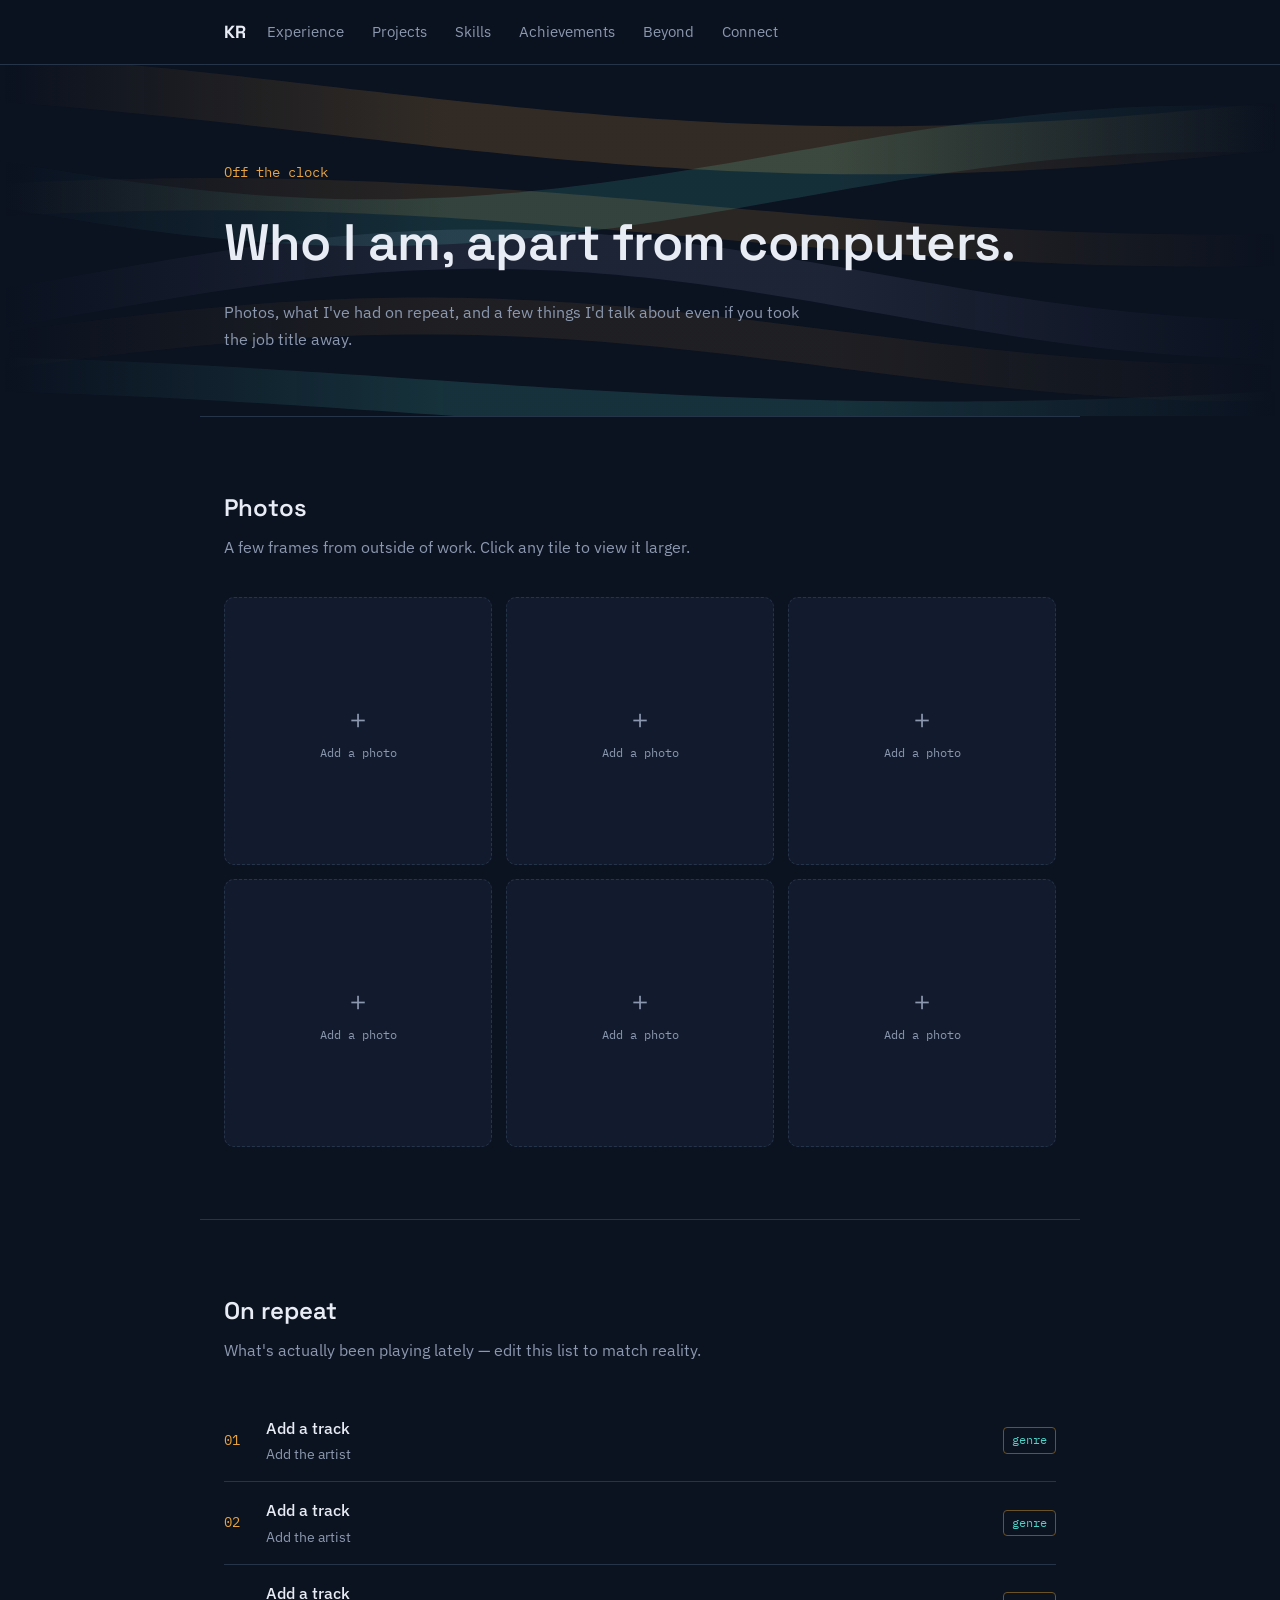
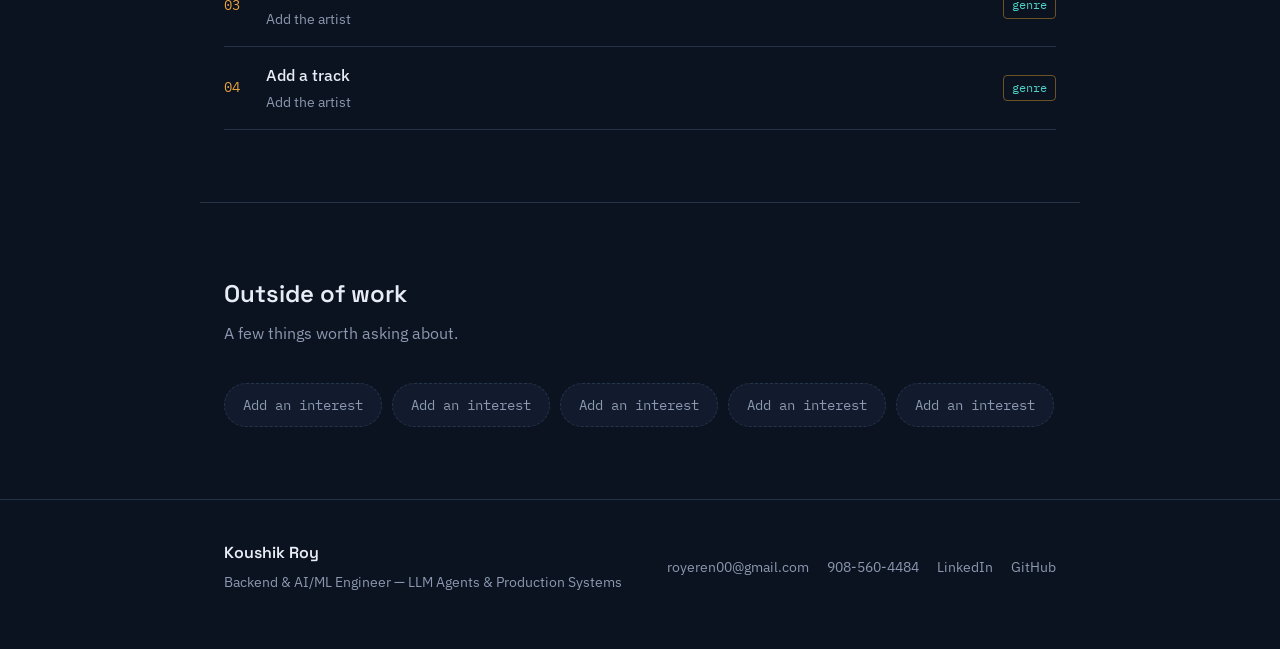
==== beyond.html @ 57eafed6 "Redesign full project page" ====
<!DOCTYPE html>
<html lang="en">
<head>
<meta charset="UTF-8">
<meta name="viewport" content="width=device-width, initial-scale=1.0">
<title>Beyond — Koushik Roy</title>
<meta name="description" content="Koushik Roy, apart from computers: photos, music, and interests.">
<link rel="icon" type="image/svg+xml" href="favicon.svg">
<link rel="preconnect" href="https://fonts.googleapis.com">
<link rel="preconnect" href="https://fonts.gstatic.com" crossorigin>
<link href="https://fonts.googleapis.com/css2?family=Space+Grotesk:wght@400;500;600;700&family=IBM+Plex+Sans:wght@400;500;600&family=IBM+Plex+Mono:wght@400;500&display=swap" rel="stylesheet">
<link rel="stylesheet" href="style.css">
</head>
<body>

<a class="skip-link" href="#main">Skip to content</a>

<header class="site-header">
  <div class="wrap header-inner">
    <a class="wordmark" href="index.html">KR</a>
    <nav class="site-nav" aria-label="Primary">
      <a href="index.html#experience">Experience</a>
      <a href="projects.html">Projects</a>
      <a href="index.html#skills">Skills</a>
      <a href="index.html#achievements">Achievements</a>
      <a href="beyond.html" aria-current="page">Beyond</a>
      <a href="connect.html">Connect</a>
    </nav>
  </div>
</header>

<main id="main">

  <section class="beyond-intro cloth-host">
    <canvas class="cloth-canvas" data-density="6" aria-hidden="true"></canvas>
    <div class="wrap beyond-intro-inner">
      <p class="hero-kicker">Off the clock</p>
      <h1>Who I am, apart from computers.</h1>
      <p class="hero-sub">Photos, what I've had on repeat, and a few things I'd talk about even if
      you took the job title away.</p>
    </div>
  </section>

  <!--
    EDITING NOTE (delete this comment once filled in):
    Everything in this page is a placeholder scaffold. Replace:
    1. The <div class="photo-tile"> placeholders below with real <img> tags
       (drop image files into a /photos folder next to this HTML file).
    2. The "Add your..." rows in the Music section with real artists/tracks.
    3. The interest chips with whatever you'd actually want to talk about.
  -->

  <section id="photos" class="section wrap">
    <h2>Photos</h2>
    <p class="section-lede">A few frames from outside of work. Click any tile to view it larger.</p>

    <div class="photo-grid" id="photo-grid">
      <button class="photo-tile" data-caption="Add a photo — replace this tile with an &lt;img&gt;">
        <span class="photo-tile-icon">＋</span>
        <span class="photo-tile-label">Add a photo</span>
      </button>
      <button class="photo-tile" data-caption="Add a photo — replace this tile with an &lt;img&gt;">
        <span class="photo-tile-icon">＋</span>
        <span class="photo-tile-label">Add a photo</span>
      </button>
      <button class="photo-tile" data-caption="Add a photo — replace this tile with an &lt;img&gt;">
        <span class="photo-tile-icon">＋</span>
        <span class="photo-tile-label">Add a photo</span>
      </button>
      <button class="photo-tile" data-caption="Add a photo — replace this tile with an &lt;img&gt;">
        <span class="photo-tile-icon">＋</span>
        <span class="photo-tile-label">Add a photo</span>
      </button>
      <button class="photo-tile" data-caption="Add a photo — replace this tile with an &lt;img&gt;">
        <span class="photo-tile-icon">＋</span>
        <span class="photo-tile-label">Add a photo</span>
      </button>
      <button class="photo-tile" data-caption="Add a photo — replace this tile with an &lt;img&gt;">
        <span class="photo-tile-icon">＋</span>
        <span class="photo-tile-label">Add a photo</span>
      </button>
    </div>
  </section>

  <section id="music" class="section wrap">
    <h2>On repeat</h2>
    <p class="section-lede">What's actually been playing lately — edit this list to match reality.</p>

    <ul class="music-list">
      <li class="music-row">
        <span class="music-index">01</span>
        <div class="music-meta">
          <span class="music-track">Add a track</span>
          <span class="music-artist">Add the artist</span>
        </div>
        <span class="music-genre">genre</span>
      </li>
      <li class="music-row">
        <span class="music-index">02</span>
        <div class="music-meta">
          <span class="music-track">Add a track</span>
          <span class="music-artist">Add the artist</span>
        </div>
        <span class="music-genre">genre</span>
      </li>
      <li class="music-row">
        <span class="music-index">03</span>
        <div class="music-meta">
          <span class="music-track">Add a track</span>
          <span class="music-artist">Add the artist</span>
        </div>
        <span class="music-genre">genre</span>
      </li>
      <li class="music-row">
        <span class="music-index">04</span>
        <div class="music-meta">
          <span class="music-track">Add a track</span>
          <span class="music-artist">Add the artist</span>
        </div>
        <span class="music-genre">genre</span>
      </li>
    </ul>
  </section>

  <section id="interests" class="section wrap">
    <h2>Outside of work</h2>
    <p class="section-lede">A few things worth asking about.</p>

    <div class="interest-chips">
      <span class="interest-chip">Add an interest</span>
      <span class="interest-chip">Add an interest</span>
      <span class="interest-chip">Add an interest</span>
      <span class="interest-chip">Add an interest</span>
      <span class="interest-chip">Add an interest</span>
    </div>
  </section>

</main>

<footer class="site-footer">
  <div class="wrap footer-inner">
    <div>
      <p class="footer-name">Koushik Roy</p>
      <p class="footer-tag">Backend &amp; AI/ML Engineer — LLM Agents &amp; Production Systems</p>
    </div>
    <div class="footer-links">
      <a href="mailto:royeren00@gmail.com">royeren00@gmail.com</a>
      <a href="tel:9085604484">908-560-4484</a>
      <a href="https://www.linkedin.com/in/-roykoushik" target="_blank" rel="noopener">LinkedIn</a>
      <a href="https://github.com/RoyKoushik-crowned" target="_blank" rel="noopener">GitHub</a>
    </div>
  </div>
</footer>

<div class="photo-lightbox" id="photo-lightbox" hidden>
  <button class="photo-lightbox-close" id="photo-lightbox-close" aria-label="Close">✕</button>
  <div class="photo-lightbox-body" id="photo-lightbox-body"></div>
</div>

<script src="cloth.js"></script>
<script src="beyond.js"></script>
</body>
</html>
---- style.css ----
/* ---------- Tokens ---------- */
:root{
  --ink:        #0B1220;
  --surface:    #121B2E;
  --surface-2:  #16213A;
  --border:     #263449;
  --text:       #E8ECF4;
  --text-muted: #8B98AF;
  --amber:      #E8A33D;
  --amber-dim:  #6B5326;
  --teal:       #4FD1C5;

  --font-display: 'Space Grotesk', sans-serif;
  --font-body:    'IBM Plex Sans', sans-serif;
  --font-mono:    'IBM Plex Mono', monospace;

  --max: 880px;
}

*{ box-sizing: border-box; }
html{ scroll-behavior: smooth; }

@media (prefers-reduced-motion: reduce){
  html{ scroll-behavior: auto; }
  *{ animation-duration: 0.001ms !important; animation-iteration-count: 1 !important; transition-duration: 0.001ms !important; }
}

body{
  margin: 0;
  background: var(--ink);
  color: var(--text);
  font-family: var(--font-body);
  font-size: 16px;
  line-height: 1.6;
  -webkit-font-smoothing: antialiased;
}

.wrap{
  max-width: var(--max);
  margin: 0 auto;
  padding: 0 24px;
}

.skip-link{
  position: absolute;
  left: -9999px;
  top: 0;
  background: var(--amber);
  color: var(--ink);
  padding: 10px 16px;
  z-index: 100;
}
.skip-link:focus{ left: 16px; top: 16px; }

h1, h2, h3{
  font-family: var(--font-display);
  font-weight: 600;
  margin: 0;
  color: var(--text);
}

a{ color: var(--teal); }
a:focus-visible,
button:focus-visible,
.skill-tag:focus-visible{
  outline: 2px solid var(--amber);
  outline-offset: 3px;
}

/* ---------- Header ---------- */
.site-header{
  position: sticky;
  top: 0;
  z-index: 20;
  background: rgba(11, 18, 32, 0.86);
  backdrop-filter: blur(8px);
  border-bottom: 1px solid var(--border);
}
.site-header[data-reveal-on-scroll]{
  opacity: 0;
  transform: translateY(-8px);
  pointer-events: none;
  transition: opacity 260ms ease, transform 260ms ease;
}
.site-header[data-reveal-on-scroll].is-visible{
  opacity: 1;
  transform: none;
  pointer-events: auto;
}
.header-inner{
  display: flex;
  align-items: center;
  gap: 20px;
  height: 64px;
}
.wordmark{
  font-family: var(--font-display);
  font-weight: 700;
  font-size: 1.1rem;
  color: var(--text);
  text-decoration: none;
  letter-spacing: 0.02em;
  flex: none;
}
.site-nav{
  display: flex;
  gap: 28px;
  overflow-x: auto;
  scrollbar-width: none;
  -ms-overflow-style: none;
}
.site-nav::-webkit-scrollbar{ display: none; }
.site-nav a{
  color: var(--text-muted);
  text-decoration: none;
  font-size: 0.94rem;
  white-space: nowrap;
}
.site-nav a:hover{ color: var(--text); }

@media (max-width: 620px){
  .wrap{ padding: 0 18px; }
  .site-nav{ gap: 18px; }
  .site-nav a{ font-size: 0.82rem; }
}

/* ---------- Hero ---------- */
.hero--cloth{
  position: relative;
  overflow: hidden;
  background: var(--ink);
  min-height: 100vh;
}
.cloth-canvas{
  position: absolute;
  inset: 0;
  width: 100%;
  height: 100%;
  display: block;
}
.hero-inner{
  position: relative;
  z-index: 1;
  min-height: 100vh;
  display: flex;
  flex-direction: column;
  justify-content: center;
  padding: 120px 24px 96px;
}
.hero-kicker{
  font-family: var(--font-mono);
  color: var(--amber);
  font-size: 0.88rem;
  margin: 0 0 18px;
}
.hero-name{
  font-family: var(--font-display);
  font-weight: 700;
  font-size: clamp(3.1rem, 10vw, 7.4rem);
  line-height: 0.94;
  letter-spacing: -0.02em;
  margin: 0 0 32px;
  text-shadow: 0 8px 40px rgba(0,0,0,0.5);
}
.hero-sub{
  position: relative;
  color: var(--text-muted);
  max-width: 46ch;
  margin: 0;
  font-size: 1.02rem;
}
.hero-actions{
  display: flex;
  gap: 14px;
  margin-top: 32px;
  flex-wrap: wrap;
  position: relative;
}
.contact-trigger-wrap{ position: relative; }
.contact-menu{
  position: absolute;
  top: calc(100% + 10px);
  left: 0;
  min-width: 240px;
  background: var(--surface-2);
  border: 1px solid var(--border);
  border-radius: 10px;
  padding: 8px;
  display: flex;
  flex-direction: column;
  gap: 2px;
  box-shadow: 0 16px 40px rgba(0,0,0,0.45);
  z-index: 5;
}
.contact-menu[hidden]{ display: none; }
.contact-option{
  display: flex;
  flex-direction: column;
  gap: 2px;
  padding: 10px 12px;
  border-radius: 6px;
  text-decoration: none;
  color: var(--text);
}
.contact-option:hover{ background: rgba(255,255,255,0.05); }
.contact-option-label{ font-weight: 500; font-size: 0.92rem; }
.contact-option-sub{ font-size: 0.78rem; color: var(--text-muted); }
.btn{
  display: inline-block;
  padding: 12px 20px;
  border-radius: 6px;
  text-decoration: none;
  font-size: 0.94rem;
  font-weight: 500;
  transition: transform 120ms ease, background 120ms ease, border-color 120ms ease;
}
.btn-primary{
  background: var(--amber);
  color: #1A1305;
}
.btn-primary:hover{ transform: translateY(-1px); }
.btn-ghost{
  color: var(--text);
  border: 1px solid var(--border);
  background: rgba(11, 18, 32, 0.35);
  backdrop-filter: blur(2px);
}
.btn-ghost:hover{ border-color: var(--teal); color: var(--teal); }

@media (max-width: 780px){
  .hero-inner{ padding: 88px 20px 72px; }
}
@media (prefers-reduced-motion: reduce){
  .cloth-canvas{ opacity: 0.7; }
}

/* ---------- Sections ---------- */
.section{ padding: 72px 24px; border-top: 1px solid var(--border); }
.section h2{ font-size: 1.5rem; margin-bottom: 8px; }
.section-lede{ color: var(--text-muted); margin: 0 0 36px; }
.section-lede a{ color: var(--teal); }

/* ---------- Project teasers (homepage) ---------- */
.project-teaser-grid{
  display: grid;
  grid-template-columns: repeat(3, 1fr);
  gap: 18px;
  margin-bottom: 28px;
}
@media (max-width: 860px){
  .project-teaser-grid{ grid-template-columns: 1fr; }
}
.project-teaser-card{
  display: block;
  background: var(--surface);
  border: 1px solid var(--border);
  border-radius: 10px;
  padding: 20px;
  text-decoration: none;
  color: var(--text);
  transition: border-color 140ms ease, transform 140ms ease;
}
.project-teaser-card:hover{ border-color: var(--teal); transform: translateY(-2px); }
.project-teaser-tag{
  display: inline-block;
  font-family: var(--font-mono);
  font-size: 0.7rem;
  color: var(--amber);
  margin-bottom: 10px;
}
.project-teaser-card h3{ font-size: 1rem; margin-bottom: 8px; }
.project-teaser-card p{ color: var(--text-muted); font-size: 0.88rem; margin: 0; }
.view-all-link{ display: inline-block; }

/* ---------- Full Projects page ---------- */
.projects-intro{
  position: relative;
  overflow: hidden;
  background: var(--ink);
  padding: 96px 0 64px;
}
.projects-intro-inner{ position: relative; z-index: 1; }
.projects-intro-inner h1{
  font-size: clamp(2rem, 4.4vw, 3.2rem);
  margin: 14px 0 16px;
  letter-spacing: -0.01em;
}
.projects-intro-inner .hero-sub{ margin: 0; max-width: 60ch; }

.project-full{
  border-top: 1px solid var(--border);
  padding: 88px 0;
}
.project-full--alt{ background: var(--surface); }
.project-full-grid{
  display: grid;
  grid-template-columns: 1.05fr 0.95fr;
  gap: 48px;
  align-items: center;
}
.project-full-grid--reverse{ direction: rtl; }
.project-full-grid--reverse > *{ direction: ltr; }
@media (max-width: 860px){
  .project-full-grid, .project-full-grid--reverse{ grid-template-columns: 1fr; direction: ltr; }
}

.project-full-tag{
  display: inline-block;
  font-family: var(--font-mono);
  font-size: 0.78rem;
  color: var(--amber);
  margin-bottom: 12px;
}
.project-full-copy h2{ font-size: 1.5rem; margin-bottom: 14px; letter-spacing: -0.01em; }
.project-full-lede{ color: var(--text-muted); font-size: 1rem; margin: 0 0 20px; max-width: 52ch; }
.project-full-list{ margin: 0 0 20px; padding-left: 20px; color: var(--text-muted); }
.project-full-list li{ margin-bottom: 10px; }
.project-full-list li::marker{ color: var(--teal); }

.project-full-demo{
  min-height: 260px;
  background: var(--surface);
  border: 1px solid var(--border);
  border-radius: 10px;
}
.project-full--alt .project-full-demo{ background: var(--surface-2); }

.projects-outro{
  padding: 64px 24px;
  text-align: center;
  color: var(--text-muted);
}

/* ---------- Beyond page ---------- */
.beyond-intro{
  position: relative;
  overflow: hidden;
  background: var(--ink);
  padding: 96px 0 64px;
}
.beyond-intro-inner{ position: relative; z-index: 1; }
.beyond-intro-inner h1{
  font-size: clamp(2rem, 4.4vw, 3.2rem);
  margin: 14px 0 16px;
  letter-spacing: -0.01em;
}
.beyond-intro-inner .hero-sub{ margin: 0; max-width: 60ch; }

.photo-grid{
  display: grid;
  grid-template-columns: repeat(3, 1fr);
  gap: 14px;
}
@media (max-width: 700px){
  .photo-grid{ grid-template-columns: repeat(2, 1fr); }
}
.photo-tile{
  aspect-ratio: 1;
  border-radius: 10px;
  border: 1px dashed var(--border);
  background: var(--surface);
  color: var(--text-muted);
  display: flex;
  flex-direction: column;
  align-items: center;
  justify-content: center;
  gap: 8px;
  cursor: pointer;
  overflow: hidden;
  padding: 0;
  transition: border-color 140ms ease, color 140ms ease;
}
.photo-tile:hover{ border-color: var(--teal); color: var(--teal); }
.photo-tile img{ width: 100%; height: 100%; object-fit: cover; }
.photo-tile-icon{ font-size: 1.6rem; font-weight: 300; }
.photo-tile-label{ font-family: var(--font-mono); font-size: 0.74rem; }

.photo-lightbox{
  position: fixed;
  inset: 0;
  background: rgba(11, 18, 32, 0.92);
  z-index: 50;
  display: flex;
  align-items: center;
  justify-content: center;
  padding: 40px;
}
.photo-lightbox[hidden]{ display: none; }
.photo-lightbox-body img{ max-width: 100%; max-height: 80vh; border-radius: 8px; }
.photo-lightbox-placeholder{
  color: var(--text-muted);
  font-family: var(--font-mono);
  font-size: 0.9rem;
}
.photo-lightbox-close{
  position: absolute;
  top: 24px;
  right: 24px;
  background: none;
  border: 1px solid var(--border);
  color: var(--text);
  width: 40px;
  height: 40px;
  border-radius: 50%;
  cursor: pointer;
  font-size: 1rem;
}
.photo-lightbox-close:hover{ border-color: var(--teal); color: var(--teal); }

.music-list{ list-style: none; margin: 0; padding: 0; }
.music-row{
  display: flex;
  align-items: center;
  gap: 18px;
  padding: 16px 0;
  border-bottom: 1px solid var(--border);
}
.music-index{
  font-family: var(--font-mono);
  color: var(--amber);
  font-size: 0.85rem;
  width: 24px;
  flex: none;
}
.music-meta{ display: flex; flex-direction: column; gap: 2px; flex: 1; }
.music-track{ font-weight: 500; }
.music-artist{ color: var(--text-muted); font-size: 0.86rem; }
.music-genre{
  font-family: var(--font-mono);
  font-size: 0.72rem;
  color: var(--teal);
  border: 1px solid var(--amber-dim);
  border-radius: 4px;
  padding: 3px 8px;
  flex: none;
}

.interest-chips{ display: flex; flex-wrap: wrap; gap: 10px; }
.interest-chip{
  font-family: var(--font-mono);
  font-size: 0.86rem;
  color: var(--text-muted);
  background: var(--surface);
  border: 1px dashed var(--border);
  border-radius: 999px;
  padding: 10px 18px;
}



/* ---------- Timeline ---------- */
.timeline{ list-style: none; margin: 32px 0 0; padding: 0; }
.timeline-item{
  display: grid;
  grid-template-columns: 220px 1fr;
  gap: 32px;
  padding-bottom: 8px;
}
.timeline-when{ display: flex; flex-direction: column; gap: 4px; }
.timeline-date{ font-family: var(--font-mono); color: var(--amber); font-size: 0.84rem; }
.timeline-place{ color: var(--text-muted); font-size: 0.88rem; }
.timeline-body h3{ font-size: 1.15rem; margin-bottom: 14px; }
.timeline-body ul{ margin: 0; padding-left: 20px; color: var(--text-muted); }
.timeline-body li{ margin-bottom: 10px; }
.timeline-body li::marker{ color: var(--teal); }

@media (max-width: 680px){
  .timeline-item{ grid-template-columns: 1fr; gap: 10px; }
}

/* ---------- Projects ---------- */
.project-grid{
  display: grid;
  grid-template-columns: repeat(2, 1fr);
  gap: 24px;
}
@media (max-width: 780px){
  .project-grid{ grid-template-columns: 1fr; }
}
.project-card{
  background: var(--surface);
  border: 1px solid var(--border);
  border-radius: 10px;
  overflow: hidden;
  display: flex;
  flex-direction: column;
}
.project-demo{
  height: 160px;
  border-bottom: 1px solid var(--border);
  background: var(--surface-2);
  position: relative;
}
.project-copy{ padding: 22px 22px 24px; }
.project-copy h3{ font-size: 1.08rem; margin-bottom: 4px; }
.project-year{
  font-family: var(--font-mono);
  color: var(--text-muted);
  font-size: 0.76rem;
  margin: 0 0 12px;
}
.project-copy p:not(.project-year){ color: var(--text-muted); font-size: 0.94rem; margin: 0 0 16px; }
.project-tags{
  list-style: none;
  display: flex;
  flex-wrap: wrap;
  gap: 8px;
  padding: 0;
  margin: 0;
}
.project-tags li{
  font-family: var(--font-mono);
  font-size: 0.72rem;
  color: var(--teal);
  border: 1px solid var(--amber-dim);
  border-radius: 4px;
  padding: 3px 8px;
}
.project-card--static .project-copy{ padding-top: 24px; }

/* ---------- Skills ---------- */
.skills-groups{ display: flex; flex-direction: column; gap: 32px; }
.skill-group h3{
  font-size: 0.98rem;
  color: var(--text-muted);
  font-weight: 500;
  margin-bottom: 14px;
  font-family: var(--font-body);
}
.skill-tags{ display: flex; flex-wrap: wrap; gap: 10px; }
.skill-tag{
  font-family: var(--font-mono);
  font-size: 0.84rem;
  color: var(--text);
  background: var(--surface);
  border: 1px solid var(--border);
  border-radius: 6px;
  padding: 8px 14px;
  cursor: help;
  transition: border-color 120ms ease, color 120ms ease;
}
.skill-tag:hover, .skill-tag.is-active{
  border-color: var(--teal);
  color: var(--teal);
}

.tooltip-bubble{
  position: fixed;
  max-width: 240px;
  background: var(--surface-2);
  border: 1px solid var(--teal);
  color: var(--text);
  font-size: 0.84rem;
  line-height: 1.4;
  padding: 10px 12px;
  border-radius: 8px;
  pointer-events: none;
  opacity: 0;
  transform: translateY(4px);
  transition: opacity 120ms ease, transform 120ms ease;
  z-index: 50;
  box-shadow: 0 8px 24px rgba(0,0,0,0.35);
}
.tooltip-bubble.is-visible{ opacity: 1; transform: translateY(0); }

/* ---------- Achievements / Education ---------- */
.achievements-list, .education-list{ list-style: none; padding: 0; margin: 0; }
.achievements-list li{
  padding: 14px 0;
  border-bottom: 1px solid var(--border);
  color: var(--text-muted);
}
.education-heading{ margin-top: 48px; }
.education-list{ margin-top: 20px; }
.education-list li{
  display: flex;
  flex-wrap: wrap;
  gap: 6px 14px;
  padding: 14px 0;
  border-bottom: 1px solid var(--border);
  align-items: baseline;
}
.edu-degree{ font-weight: 500; }
.edu-school{ color: var(--text-muted); }
.edu-when{ font-family: var(--font-mono); font-size: 0.8rem; color: var(--amber); margin-left: auto; }

/* ---------- Connect page ---------- */
.connect-intro{ padding: 72px 24px 12px; }
.connect-intro h1{
  font-size: clamp(1.7rem, 3vw, 2.2rem);
  margin: 14px 0 16px;
  letter-spacing: -0.01em;
}
.connect-intro .hero-sub{ color: var(--text-muted); max-width: 56ch; margin: 0; }

.connect-grid{
  display: grid;
  grid-template-columns: repeat(2, 1fr);
  gap: 24px;
  padding-top: 32px;
}
@media (max-width: 780px){
  .connect-grid{ grid-template-columns: 1fr; }
}

.connect-card{
  background: var(--surface);
  border: 1px solid var(--border);
  border-radius: 10px;
  padding: 24px;
  display: flex;
  flex-direction: column;
  gap: 20px;
}
.connect-card-head{
  display: flex;
  align-items: center;
  gap: 10px;
}
.connect-icon{ color: var(--text-muted); flex: none; }
.connect-card-head h2{ font-size: 1.1rem; flex: 1; }
.connect-badge{
  font-family: var(--font-mono);
  font-size: 0.7rem;
  color: var(--ink);
  background: var(--teal);
  border-radius: 4px;
  padding: 3px 8px;
}
.connect-badge--muted{ background: var(--surface-2); color: var(--text-muted); border: 1px solid var(--border); }
.connect-cta{ text-align: center; }

.scroll-buffer{ height: 16vh; }

.connect-cta.is-ready{
  animation: cta-pulse 1.1s ease infinite;
}
@keyframes cta-pulse{
  0%, 100%{ box-shadow: 0 0 0 0 rgba(232,163,61,0.55); }
  50%{ box-shadow: 0 0 0 8px rgba(232,163,61,0); }
}

.scroll-open{
  margin-top: 4px;
  opacity: 0.55;
  transition: opacity 200ms ease;
}
.scroll-open.is-armed{ opacity: 1; }
.scroll-open-track{
  height: 3px;
  border-radius: 2px;
  background: var(--border);
  overflow: hidden;
  margin-bottom: 6px;
}
.scroll-open-fill{
  height: 100%;
  width: 0%;
  background: var(--teal);
  transition: width 80ms linear;
}
.scroll-open-label{
  display: block;
  text-align: center;
  font-family: var(--font-mono);
  font-size: 0.7rem;
  color: var(--text-muted);
}

/* GitHub card */
.gh-body{ flex: 1; }
.gh-skeleton{ display: flex; flex-direction: column; gap: 12px; }
.gh-skeleton[hidden],
.gh-loaded[hidden],
.gh-fallback[hidden]{ display: none; }
.gh-skel-row{ display: flex; gap: 12px; align-items: center; }
.skel{
  background: linear-gradient(90deg, var(--surface-2) 25%, #1c2740 37%, var(--surface-2) 63%);
  background-size: 400% 100%;
  animation: skel-shimmer 1.4s ease infinite;
  border-radius: 4px;
}
.skel-avatar{ width: 56px; height: 56px; border-radius: 50%; flex: none; }
.skel-lines{ flex: 1; display: flex; flex-direction: column; gap: 8px; }
.skel-line{ height: 12px; }
@keyframes skel-shimmer{
  0%{ background-position: 100% 0; }
  100%{ background-position: 0 0; }
}

.gh-profile-row{ display: flex; align-items: center; gap: 14px; margin-bottom: 14px; }
.gh-avatar{ border-radius: 50%; border: 1px solid var(--border); object-fit: cover; background: var(--surface-2); display: block; flex: none; color: transparent; }
.gh-name{ margin: 0; font-weight: 600; }
.gh-login{ margin: 2px 0 0; color: var(--text-muted); font-family: var(--font-mono); font-size: 0.82rem; }
.gh-bio{ color: var(--text-muted); font-size: 0.92rem; margin: 0 0 18px; }
.gh-stats{
  display: flex;
  gap: 24px;
  padding: 14px 0;
  border-top: 1px solid var(--border);
  border-bottom: 1px solid var(--border);
  margin-bottom: 18px;
}
.gh-stat-num{ display: block; font-family: var(--font-display); font-size: 1.2rem; color: var(--text); }
.gh-stat-label{ display: block; color: var(--text-muted); font-size: 0.76rem; margin-top: 2px; }
.gh-repos-heading{ font-size: 0.86rem; color: var(--text-muted); font-weight: 500; font-family: var(--font-body); margin: 0 0 10px; }
.gh-repo-list{ list-style: none; margin: 0; padding: 0; display: flex; flex-direction: column; gap: 10px; }
.gh-repo-list li{
  border: 1px solid var(--border);
  border-radius: 8px;
  padding: 12px 14px;
}
.gh-repo-name{
  display: block;
  color: var(--teal);
  text-decoration: none;
  font-weight: 500;
  font-size: 0.94rem;
  margin-bottom: 4px;
}
.gh-repo-name:hover{ text-decoration: underline; }
.gh-repo-desc{ color: var(--text-muted); font-size: 0.86rem; margin: 0 0 8px; }
.gh-repo-meta{ display: flex; gap: 14px; align-items: center; font-family: var(--font-mono); font-size: 0.76rem; color: var(--text-muted); }
.gh-lang-dot{ width: 8px; height: 8px; border-radius: 50%; display: inline-block; margin-right: 5px; background: var(--amber); }
.gh-fallback{ color: var(--text-muted); font-size: 0.9rem; }

/* LinkedIn card */
.li-profile-row{ display: flex; gap: 14px; align-items: flex-start; margin-bottom: 20px; }
.li-avatar{
  width: 56px; height: 56px; border-radius: 50%;
  background: var(--surface-2);
  border: 1px solid var(--border);
  color: var(--amber);
  font-family: var(--font-display);
  font-weight: 600;
  display: flex; align-items: center; justify-content: center;
  flex: none;
}
.li-name{ margin: 0; font-weight: 600; }
.li-headline{ margin: 3px 0 0; color: var(--text-muted); font-size: 0.9rem; }
.li-location{ margin: 3px 0 0; color: var(--text-muted); font-size: 0.8rem; }

.li-tabs{ display: flex; gap: 6px; margin-bottom: 14px; border-bottom: 1px solid var(--border); }
.li-tab{
  background: none; border: none; cursor: pointer;
  color: var(--text-muted);
  font-family: var(--font-body);
  font-size: 0.88rem;
  padding: 8px 4px 10px;
  border-bottom: 2px solid transparent;
  margin-bottom: -1px;
}
.li-tab.is-active{ color: var(--text); border-bottom-color: var(--amber); }

.li-panel p{ color: var(--text-muted); font-size: 0.92rem; margin: 0 0 18px; }
.li-note{
  font-size: 0.8rem !important;
  color: var(--text-muted);
  border-top: 1px solid var(--border);
  padding-top: 14px;
  margin-top: auto !important;
}

/* ---------- Footer ---------- */
.site-footer{ border-top: 1px solid var(--border); padding: 40px 24px 56px; }
.footer-inner{
  display: flex;
  flex-wrap: wrap;
  justify-content: space-between;
  gap: 20px;
}
.footer-name{ font-family: var(--font-display); font-weight: 600; margin: 0; }
.footer-tag{ color: var(--text-muted); margin: 4px 0 0; font-size: 0.9rem; }
.footer-links{ display: flex; flex-wrap: wrap; gap: 18px; align-items: center; }
.footer-links a{ color: var(--text-muted); text-decoration: none; font-size: 0.9rem; }
.footer-links a:hover{ color: var(--teal); }
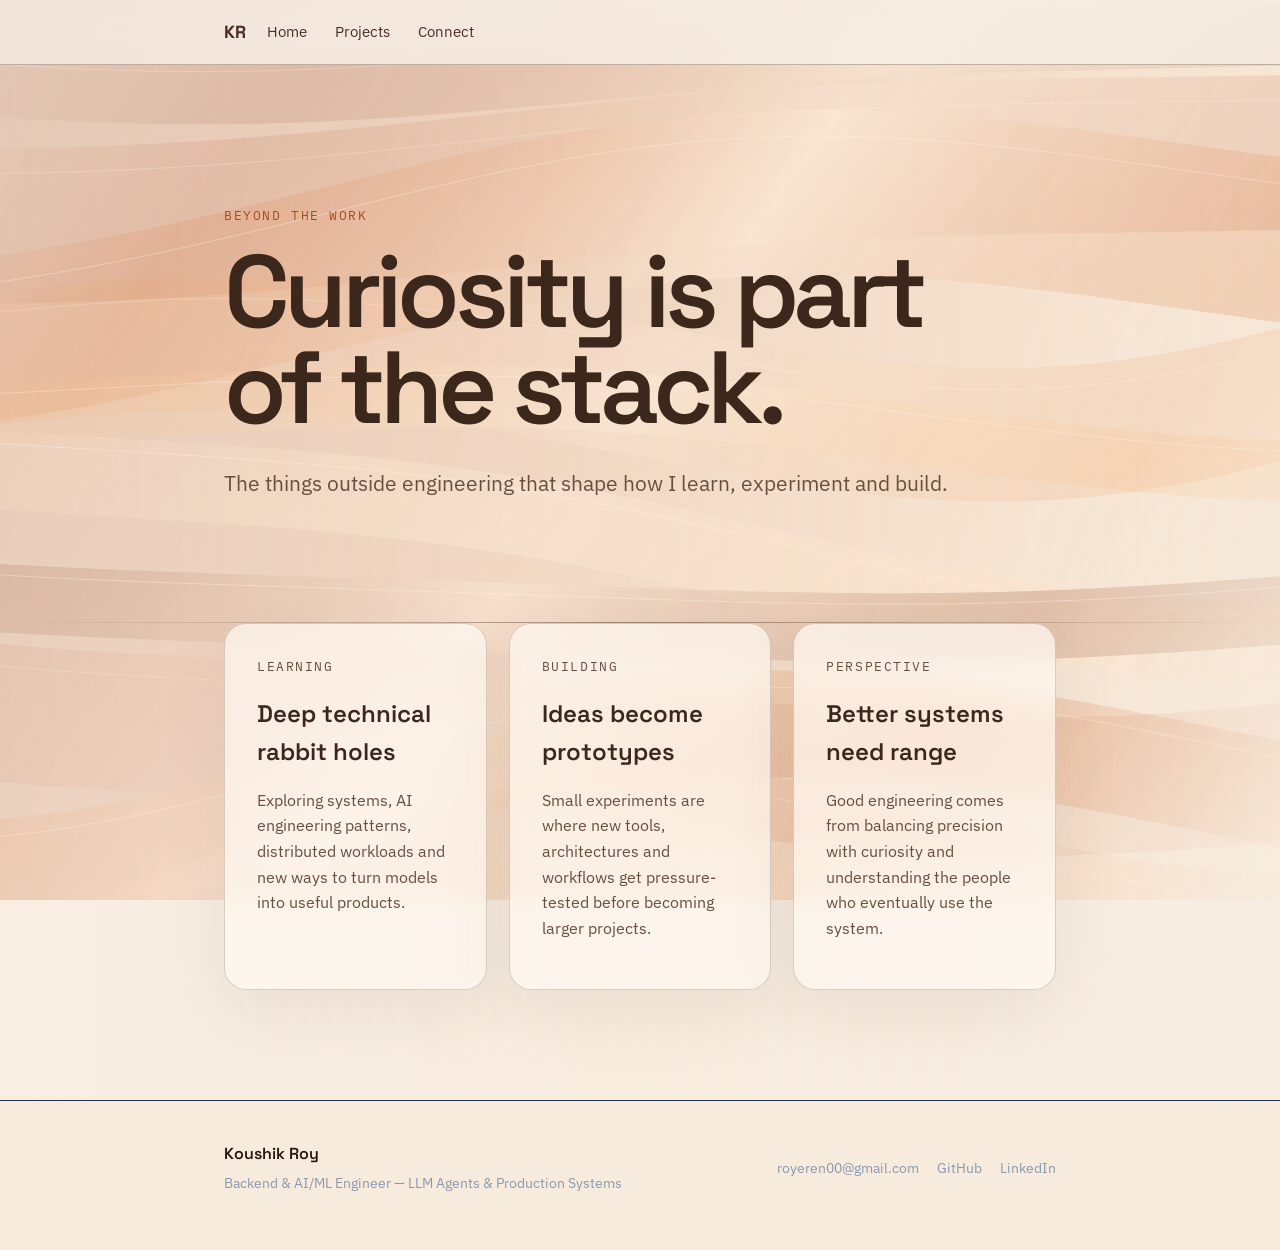
==== commit 79afc9df: "Update new" ====
--- a/beyond.html
+++ b/beyond.html
@@ -4,139 +4,34 @@
 <meta charset="UTF-8">
 <meta name="viewport" content="width=device-width, initial-scale=1.0">
 <title>Beyond — Koushik Roy</title>
-<meta name="description" content="Koushik Roy, apart from computers: photos, music, and interests.">
-<link rel="icon" type="image/svg+xml" href="favicon.svg">
 <link rel="preconnect" href="https://fonts.googleapis.com">
 <link rel="preconnect" href="https://fonts.gstatic.com" crossorigin>
 <link href="https://fonts.googleapis.com/css2?family=Space+Grotesk:wght@400;500;600;700&family=IBM+Plex+Sans:wght@400;500;600&family=IBM+Plex+Mono:wght@400;500&display=swap" rel="stylesheet">
 <link rel="stylesheet" href="style.css">
 </head>
-<body>
-
+<body class="secondary-page">
+<canvas id="site-silk-canvas" aria-hidden="true"></canvas>
 <a class="skip-link" href="#main">Skip to content</a>
-
-<header class="site-header">
+<header class="site-header secondary-header is-visible">
   <div class="wrap header-inner">
     <a class="wordmark" href="index.html">KR</a>
-    <nav class="site-nav" aria-label="Primary">
-      <a href="index.html#experience">Experience</a>
-      <a href="projects.html">Projects</a>
-      <a href="index.html#skills">Skills</a>
-      <a href="index.html#achievements">Achievements</a>
-      <a href="beyond.html" aria-current="page">Beyond</a>
-      <a href="connect.html">Connect</a>
-    </nav>
+    <nav class="site-nav" aria-label="Primary"><a href="index.html">Home</a><a href="projects.html">Projects</a><a href="connect.html">Connect</a></nav>
   </div>
 </header>
-
 <main id="main">
-
-  <section class="beyond-intro cloth-host">
-    <canvas class="cloth-canvas" data-density="6" aria-hidden="true"></canvas>
-    <div class="wrap beyond-intro-inner">
-      <p class="hero-kicker">Off the clock</p>
-      <h1>Who I am, apart from computers.</h1>
-      <p class="hero-sub">Photos, what I've had on repeat, and a few things I'd talk about even if
-      you took the job title away.</p>
-    </div>
-  </section>
-
-  <!--
-    EDITING NOTE (delete this comment once filled in):
-    Everything in this page is a placeholder scaffold. Replace:
-    1. The <div class="photo-tile"> placeholders below with real <img> tags
-       (drop image files into a /photos folder next to this HTML file).
-    2. The "Add your..." rows in the Music section with real artists/tracks.
-    3. The interest chips with whatever you'd actually want to talk about.
-  -->
-
-  <section id="photos" class="section wrap">
-    <h2>Photos</h2>
-    <p class="section-lede">A few frames from outside of work. Click any tile to view it larger.</p>
-
-    <div class="photo-grid" id="photo-grid">
-      <button class="photo-tile" data-caption="Add a photo — replace this tile with an &lt;img&gt;">
-        <span class="photo-tile-icon">＋</span>
-        <span class="photo-tile-label">Add a photo</span>
-      </button>
-      <button class="photo-tile" data-caption="Add a photo — replace this tile with an &lt;img&gt;">
-        <span class="photo-tile-icon">＋</span>
-        <span class="photo-tile-label">Add a photo</span>
-      </button>
-      <button class="photo-tile" data-caption="Add a photo — replace this tile with an &lt;img&gt;">
-        <span class="photo-tile-icon">＋</span>
-        <span class="photo-tile-label">Add a photo</span>
-      </button>
-      <button class="photo-tile" data-caption="Add a photo — replace this tile with an &lt;img&gt;">
-        <span class="photo-tile-icon">＋</span>
-        <span class="photo-tile-label">Add a photo</span>
-      </button>
-      <button class="photo-tile" data-caption="Add a photo — replace this tile with an &lt;img&gt;">
-        <span class="photo-tile-icon">＋</span>
-        <span class="photo-tile-label">Add a photo</span>
-      </button>
-      <button class="photo-tile" data-caption="Add a photo — replace this tile with an &lt;img&gt;">
-        <span class="photo-tile-icon">＋</span>
-        <span class="photo-tile-label">Add a photo</span>
-      </button>
-    </div>
-  </section>
-
-  <section id="music" class="section wrap">
-    <h2>On repeat</h2>
-    <p class="section-lede">What's actually been playing lately — edit this list to match reality.</p>
-
-    <ul class="music-list">
-      <li class="music-row">
-        <span class="music-index">01</span>
-        <div class="music-meta">
-          <span class="music-track">Add a track</span>
-          <span class="music-artist">Add the artist</span>
-        </div>
-        <span class="music-genre">genre</span>
-      </li>
-      <li class="music-row">
-        <span class="music-index">02</span>
-        <div class="music-meta">
-          <span class="music-track">Add a track</span>
-          <span class="music-artist">Add the artist</span>
-        </div>
-        <span class="music-genre">genre</span>
-      </li>
-      <li class="music-row">
-        <span class="music-index">03</span>
-        <div class="music-meta">
-          <span class="music-track">Add a track</span>
-          <span class="music-artist">Add the artist</span>
-        </div>
-        <span class="music-genre">genre</span>
-      </li>
-      <li class="music-row">
-        <span class="music-index">04</span>
-        <div class="music-meta">
-          <span class="music-track">Add a track</span>
-          <span class="music-artist">Add the artist</span>
-        </div>
-        <span class="music-genre">genre</span>
-      </li>
-    </ul>
-  </section>
-
-  <section id="interests" class="section wrap">
-    <h2>Outside of work</h2>
-    <p class="section-lede">A few things worth asking about.</p>
-
-    <div class="interest-chips">
-      <span class="interest-chip">Add an interest</span>
-      <span class="interest-chip">Add an interest</span>
-      <span class="interest-chip">Add an interest</span>
-      <span class="interest-chip">Add an interest</span>
-      <span class="interest-chip">Add an interest</span>
-    </div>
-  </section>
-
+<section class="secondary-hero">
+  <div class="wrap">
+    <p class="page-kicker">Beyond the work</p>
+    <h1>Curiosity is part of the stack.</h1>
+    <p class="page-lede">The things outside engineering that shape how I learn, experiment and build.</p>
+  </div>
+</section>
+<section class="wrap beyond-grid">
+  <article class="beyond-card"><p class="page-kicker">Learning</p><h2>Deep technical rabbit holes</h2><p>Exploring systems, AI engineering patterns, distributed workloads and new ways to turn models into useful products.</p></article>
+  <article class="beyond-card"><p class="page-kicker">Building</p><h2>Ideas become prototypes</h2><p>Small experiments are where new tools, architectures and workflows get pressure-tested before becoming larger projects.</p></article>
+  <article class="beyond-card"><p class="page-kicker">Perspective</p><h2>Better systems need range</h2><p>Good engineering comes from balancing precision with curiosity and understanding the people who eventually use the system.</p></article>
+</section>
 </main>
-
 <footer class="site-footer">
   <div class="wrap footer-inner">
     <div>
@@ -145,19 +40,12 @@
     </div>
     <div class="footer-links">
       <a href="mailto:royeren00@gmail.com">royeren00@gmail.com</a>
-      <a href="tel:9085604484">908-560-4484</a>
+      <a href="https://github.com/RoyKoushik-crowned" target="_blank" rel="noopener">GitHub</a>
       <a href="https://www.linkedin.com/in/-roykoushik" target="_blank" rel="noopener">LinkedIn</a>
-      <a href="https://github.com/RoyKoushik-crowned" target="_blank" rel="noopener">GitHub</a>
     </div>
   </div>
 </footer>
+<script src="cloth.js"></script>
 
-<div class="photo-lightbox" id="photo-lightbox" hidden>
-  <button class="photo-lightbox-close" id="photo-lightbox-close" aria-label="Close">✕</button>
-  <div class="photo-lightbox-body" id="photo-lightbox-body"></div>
-</div>
-
-<script src="cloth.js"></script>
-<script src="beyond.js"></script>
 </body>
-</html>
+</html>
--- a/style.css
+++ b/style.css
@@ -774,3 +774,1051 @@
 .footer-links{ display: flex; flex-wrap: wrap; gap: 18px; align-items: center; }
 .footer-links a{ color: var(--text-muted); text-decoration: none; font-size: 0.9rem; }
 .footer-links a:hover{ color: var(--teal); }
+
+
+
+/* ==========================================================
+   HERO REFINEMENT — editorial reference composition
+   ========================================================== */
+:root{
+  --silk-deep:#A33F12;
+  --silk-burnt:#BE571A;
+  --silk-orange:#D87832;
+  --silk-peach:#F0AE72;
+  --silk-cream:#F8E4D1;
+  --warm-ink:#452313;
+}
+
+body{
+  background:
+    radial-gradient(circle at 84% 5%, rgba(224,158,103,.15), transparent 28rem),
+    linear-gradient(180deg,#FBF8F4 0%,#F3E8DE 100%);
+}
+
+/* Keep the canvas visually alive. The previous soft-light treatment could
+   almost disappear against the hero gradient. */
+.hero--cloth{
+  min-height:100svh;
+  overflow:visible;
+  isolation:isolate;
+  background:
+    linear-gradient(104deg,
+      var(--silk-deep) 0%,
+      var(--silk-burnt) 28%,
+      var(--silk-orange) 58%,
+      var(--silk-peach) 74%,
+      #F3D6BE 74.1%,
+      #F8F2EC 100%);
+}
+.hero--cloth::before{
+  content:"";
+  position:absolute;
+  inset:0;
+  z-index:0;
+  pointer-events:none;
+  background:
+    radial-gradient(ellipse at 22% 88%, rgba(255,239,221,.32), transparent 31%),
+    radial-gradient(ellipse at 55% 5%, rgba(255,228,201,.17), transparent 33%),
+    linear-gradient(90deg,rgba(73,26,7,.18),transparent 55%,rgba(255,255,255,.18) 74%,rgba(255,255,255,.35) 100%);
+}
+.hero--cloth .cloth-canvas{
+  z-index:1;
+  opacity:1;
+  mix-blend-mode:normal;
+  pointer-events:none;
+}
+
+.hero-inner{
+  z-index:4;
+  width:min(100%,1180px);
+  margin:0 auto;
+  padding:clamp(100px,12vh,150px) 64px 118px;
+}
+.hero-kicker{
+  color:rgba(255,247,239,.84);
+  letter-spacing:.12em;
+  font-size:.78rem;
+  font-weight:500;
+}
+.hero-name{
+  color:#FFF9F4;
+  font-size:clamp(5.6rem,11.4vw,10.6rem);
+  line-height:.78;
+  letter-spacing:-.07em;
+  max-width:7ch;
+  margin-bottom:42px;
+  text-shadow:0 18px 42px rgba(84,31,9,.16);
+}
+.hero-sub{
+  color:rgba(255,248,242,.91);
+  max-width:50ch;
+  font-size:1.04rem;
+  line-height:1.72;
+}
+.hero-actions{ z-index:20; }
+
+/* Right-side editorial still life */
+.hero-editorial-art{
+  position:absolute;
+  z-index:3;
+  inset:0 0 0 auto;
+  width:26%;
+  min-width:330px;
+  pointer-events:none;
+  overflow:hidden;
+  background:
+    radial-gradient(circle at 50% 26%, rgba(112,61,34,.10), transparent 42%),
+    linear-gradient(180deg,rgba(255,251,247,.98),rgba(242,234,227,.92));
+  border-left:1px solid rgba(255,255,255,.32);
+}
+.hero-art-sphere{
+  position:absolute;
+  width:clamp(160px,13vw,250px);
+  aspect-ratio:1;
+  top:7%;
+  left:50%;
+  transform:translateX(-50%);
+  border-radius:50%;
+  background:
+    radial-gradient(circle at 34% 27%, #D8A17C 0%, #B56B42 26%, #803414 64%, #3D1A0B 100%);
+  box-shadow:0 26px 50px rgba(77,32,12,.23);
+}
+.hero-art-pedestal{
+  position:absolute;
+  width:42%;
+  height:42%;
+  top:31%;
+  left:50%;
+  transform:translateX(-50%);
+  border-radius:18px 18px 4px 4px;
+  background:linear-gradient(90deg,#D9D2CC,#F8F3EF 54%,#BDB4AC);
+  box-shadow:18px 22px 38px rgba(75,57,45,.14);
+}
+.hero-art-cylinder{
+  position:absolute;
+  width:30%;
+  height:7%;
+  left:10%;
+  top:54%;
+  border-radius:999px;
+  transform:rotate(-7deg);
+  background:linear-gradient(180deg,#F6F0EB,#B9AEA6);
+  box-shadow:0 14px 28px rgba(78,61,47,.13);
+}
+.hero-art-caption{
+  position:absolute;
+  left:12%;
+  right:12%;
+  bottom:7%;
+  display:flex;
+  flex-direction:column;
+  gap:7px;
+  color:#75452F;
+  font-size:.72rem;
+  line-height:1.45;
+}
+.hero-art-caption strong{
+  color:#62351F;
+  font-size:.76rem;
+}
+
+/* Contact popover: it must be allowed outside the hero and reveal fluidly. */
+.contact-trigger-wrap{
+  position:relative;
+  z-index:100;
+}
+.contact-menu{
+  position:absolute;
+  top:auto;
+  bottom:calc(100% + 14px);
+  left:0;
+  min-width:290px;
+  max-height:0;
+  padding:0 10px;
+  overflow:hidden;
+  opacity:0;
+  visibility:hidden;
+  transform:translateY(14px) scale(.985);
+  transform-origin:bottom left;
+  clip-path:inset(100% 0 0 0 round 14px);
+  transition:
+    max-height 460ms cubic-bezier(.2,.85,.2,1),
+    padding 460ms cubic-bezier(.2,.85,.2,1),
+    opacity 220ms ease,
+    transform 460ms cubic-bezier(.2,.85,.2,1),
+    clip-path 460ms cubic-bezier(.2,.85,.2,1),
+    visibility 0s linear 460ms;
+  z-index:1000;
+  background:rgba(255,250,245,.98);
+  border:1px solid rgba(125,72,42,.18);
+  border-radius:14px;
+  box-shadow:0 24px 70px rgba(75,34,15,.22);
+  backdrop-filter:blur(18px);
+}
+.contact-menu.is-open{
+  max-height:420px;
+  padding:10px;
+  opacity:1;
+  visibility:visible;
+  transform:translateY(0) scale(1);
+  clip-path:inset(0 0 0 0 round 14px);
+  transition-delay:0s;
+}
+.contact-menu[hidden]{ display:block; }
+.contact-menu[hidden]:not(.is-open){
+  pointer-events:none;
+}
+.contact-option{
+  padding:14px 14px;
+  border-radius:10px;
+  color:var(--warm-ink);
+  transform:translateY(12px);
+  opacity:0;
+  transition:transform 320ms cubic-bezier(.2,.8,.2,1), opacity 250ms ease, background 180ms ease;
+}
+.contact-menu.is-open .contact-option{
+  transform:translateY(0);
+  opacity:1;
+}
+.contact-menu.is-open .contact-option:nth-child(1){transition-delay:90ms;}
+.contact-menu.is-open .contact-option:nth-child(2){transition-delay:150ms;}
+.contact-menu.is-open .contact-option:nth-child(3){transition-delay:210ms;}
+.contact-option:hover{background:rgba(184,93,36,.08);}
+.contact-option-sub{color:#896C5A;}
+
+@media (max-width:980px){
+  .hero-editorial-art{width:23%;min-width:250px;}
+  .hero-inner{padding-left:40px;padding-right:40px;}
+}
+@media (max-width:780px){
+  .hero-editorial-art{display:none;}
+  .hero--cloth{
+    background:linear-gradient(120deg,var(--silk-deep),var(--silk-orange) 58%,var(--silk-peach));
+  }
+  .hero-inner{padding:100px 24px 88px;}
+  .hero-name{font-size:clamp(4.8rem,20vw,8rem);}
+  .contact-menu{
+    position:fixed;
+    left:18px;
+    right:18px;
+    bottom:18px;
+    min-width:0;
+    transform:translateY(20px) scale(.99);
+    transform-origin:bottom center;
+  }
+}
+
+/* Make the rest of the warm system slightly more editorial. */
+.site-header{
+  background:rgba(252,248,243,.88);
+}
+
+
+
+/* ==========================================================
+   V3 — GLOBAL SILK / HIGH-CONTRAST EDITORIAL SYSTEM
+   ========================================================== */
+html{
+  scroll-behavior:smooth;
+  background:#F7EFE7;
+}
+body{
+  min-height:100%;
+  background:transparent;
+  color:#3B271C;
+  overflow-x:hidden;
+  -webkit-font-smoothing:antialiased;
+  text-rendering:optimizeLegibility;
+}
+
+/* One lightweight canvas powers the entire page. */
+#site-silk-canvas{
+  position:fixed;
+  inset:0;
+  width:100vw;
+  height:100vh;
+  z-index:-2;
+  pointer-events:none;
+  opacity:.48;
+  background:
+    linear-gradient(115deg, rgba(164,63,15,.15), rgba(229,126,54,.09) 44%, rgba(249,221,196,.16));
+}
+
+/* Warm paper sits over the silk so every section stays readable. */
+main,
+.site-footer{
+  position:relative;
+  z-index:1;
+}
+main::before{
+  content:"";
+  position:absolute;
+  inset:0;
+  z-index:-1;
+  background:
+    linear-gradient(90deg,rgba(255,250,245,.80),rgba(255,247,239,.63) 48%,rgba(255,250,246,.78));
+  pointer-events:none;
+}
+.site-header{
+  background:rgba(255,249,243,.90) !important;
+}
+
+/* The hero remains fully saturated, while the silk canvas still runs globally. */
+.hero--cloth{
+  background:
+    linear-gradient(105deg,
+      #9E3D11 0%,
+      #BF591D 30%,
+      #DC7C35 58%,
+      #F0B27B 74%,
+      #F6E7DA 74.1%,
+      #FBF8F4 100%) !important;
+}
+
+/* ----------------------------------------------------------------
+   READABILITY: no more low-contrast pale headings or inverse cards.
+   ---------------------------------------------------------------- */
+.section,
+.section p,
+.timeline-body,
+.timeline-place,
+.timeline-body li,
+.achievements-list li,
+.education-list li,
+.edu-school,
+.project-teaser-card p{
+  color:#5E554E !important;
+}
+.section h2,
+.section h3,
+.timeline-body h3,
+.education-heading,
+.footer-name{
+  color:#3B271C !important;
+  text-shadow:none !important;
+}
+.section h2{
+  font-size:clamp(2rem,3vw,3rem);
+  letter-spacing:-.035em;
+}
+.section-lede{ color:#695B50 !important; }
+.section a:not(.btn){ color:#9A4A1E !important; }
+
+.project-teaser-card,
+.project-card,
+.project-full,
+.project-full-demo,
+.connect-card,
+.photo-tile{
+  background:rgba(255,250,245,.88) !important;
+  border-color:rgba(123,68,36,.18) !important;
+  color:#3B271C !important;
+  box-shadow:0 14px 36px rgba(102,55,28,.08) !important;
+}
+.project-teaser-card:hover,
+.project-card:hover{
+  background:#FFF8F1 !important;
+  border-color:rgba(184,83,28,.55) !important;
+  transform:translateY(-4px);
+}
+.project-teaser-card h3,
+.project-card h3{
+  color:#3B271C !important;
+}
+.project-teaser-tag,
+.project-full-tag,
+.timeline-date,
+.edu-when{
+  color:#B85A22 !important;
+}
+.timeline-body li::marker{ color:#A34C1C !important; }
+
+/* Stronger section surfaces so text never disappears into the silk. */
+.section{
+  position:relative;
+  isolation:isolate;
+}
+.section:not(.experience-section)::before{
+  content:"";
+  position:absolute;
+  inset:18px -42px;
+  z-index:-1;
+  border-radius:28px;
+  background:rgba(255,249,243,.52);
+  border:1px solid rgba(255,255,255,.42);
+  box-shadow:0 16px 60px rgba(116,67,35,.045);
+}
+
+/* ----------------------------------------------------------------
+   EXPERIENCE — big title -> Matrix-style numerical disintegration.
+   ---------------------------------------------------------------- */
+.experience-section{
+  min-height:150vh;
+  padding-top:0;
+  padding-bottom:120px;
+  position:relative;
+}
+.experience-reveal{
+  position:sticky;
+  top:0;
+  height:72vh;
+  min-height:520px;
+  margin:0 -7vw 36px;
+  overflow:hidden;
+  display:grid;
+  place-items:center;
+  isolation:isolate;
+  background:
+    radial-gradient(circle at 50% 50%, rgba(18,83,44,.12), transparent 44%),
+    linear-gradient(180deg, rgba(248,239,230,.97), rgba(246,232,218,.80));
+  border-bottom:1px solid rgba(151,74,28,.18);
+}
+#experience-matrix-canvas{
+  position:absolute;
+  inset:0;
+  width:100%;
+  height:100%;
+  z-index:0;
+  opacity:0;
+  transition:opacity .18s linear;
+}
+.experience-display-title{
+  position:relative;
+  z-index:1;
+  margin:0;
+  color:#3D2417 !important;
+  font-size:clamp(4.8rem,15vw,14rem) !important;
+  line-height:.82;
+  letter-spacing:-.08em;
+  will-change:transform, opacity, filter, letter-spacing;
+  text-shadow:0 24px 70px rgba(104,48,16,.16);
+  transition:none;
+}
+.experience-section.is-matrixing #experience-matrix-canvas{
+  opacity:1;
+}
+.experience-content{
+  position:relative;
+  z-index:3;
+  margin-top:-120px;
+  padding:44px clamp(18px,4vw,54px) 20px;
+  border-radius:26px;
+  background:rgba(255,249,243,.90);
+  border:1px solid rgba(140,78,41,.16);
+  box-shadow:0 24px 70px rgba(92,47,22,.10);
+  will-change:transform, opacity;
+}
+.experience-content .timeline{
+  margin-top:0;
+}
+.experience-section.is-revealed .experience-content{
+  box-shadow:0 28px 76px rgba(92,47,22,.12);
+}
+
+/* Smooth animation performance. */
+.cloth-canvas{
+  opacity:.78 !important;
+}
+@media (prefers-reduced-motion: reduce){
+  html{scroll-behavior:auto;}
+  #site-silk-canvas{display:none;}
+  .experience-reveal{min-height:280px;height:38vh;}
+}
+
+/* ----------------------------------------------------------------
+   Keep the global silk visible without sacrificing contrast.
+   ---------------------------------------------------------------- */
+.projects-intro,
+.beyond-intro{
+  background:linear-gradient(118deg,#A54213 0%,#C86222 48%,#EAA269 100%) !important;
+}
+.projects-intro h1,
+.beyond-intro h1{color:#FFF9F4 !important;}
+
+@media (max-width:900px){
+  .section:not(.experience-section)::before{
+    inset:12px -16px;
+    border-radius:20px;
+  }
+  .experience-reveal{
+    margin-left:-18px;
+    margin-right:-18px;
+    min-height:460px;
+  }
+  .experience-content{
+    margin-top:-72px;
+    padding:28px 20px;
+  }
+}
+
+
+
+/* ==========================================================
+   V4 — GLOBAL SILK + EDGE-TO-EDGE EXPERIENCE SEQUENCE
+   ========================================================== */
+
+/* The silk must be visible on EVERY page, not hidden behind a paper layer. */
+body{
+  background:#F6EBDD !important;
+}
+#site-silk-canvas{
+  z-index:0 !important;
+  opacity:.92 !important;
+  mix-blend-mode:normal !important;
+  background:
+    linear-gradient(115deg,
+      rgba(150,54,11,.30),
+      rgba(201,84,23,.20) 38%,
+      rgba(239,150,82,.15) 68%,
+      rgba(249,224,201,.22));
+}
+
+/* All page content floats above the silk with only a very light readability veil. */
+.site-header,
+main,
+.site-footer{
+  position:relative;
+  z-index:2;
+}
+main::before{
+  background:
+    linear-gradient(90deg,
+      rgba(255,250,245,.22),
+      rgba(255,247,239,.10) 50%,
+      rgba(255,250,246,.18)) !important;
+  backdrop-filter:none !important;
+}
+
+/* Remove the opaque section windows that were suppressing the global animation. */
+.section:not(.experience-section)::before{
+  background:rgba(255,249,243,.18) !important;
+  border-color:rgba(255,255,255,.24) !important;
+  box-shadow:none !important;
+}
+
+/* Global readable editorial typography over the moving silk. */
+.section,
+.section p,
+.timeline-body,
+.timeline-place,
+.timeline-body li,
+.achievements-list li,
+.education-list li,
+.edu-school,
+.project-teaser-card p{
+  color:#4B3528 !important;
+}
+.section h2,
+.section h3,
+.timeline-body h3,
+.education-heading,
+.footer-name{
+  color:#28170E !important;
+}
+.section-lede{color:#5D4739 !important;}
+.section a:not(.btn){color:#8F3F18 !important;}
+
+/* Hero remains vivid and gets its own silk animation layer again. */
+.hero--cloth .cloth-canvas{
+  display:block !important;
+  z-index:2 !important;
+  opacity:.92 !important;
+  mix-blend-mode:screen !important;
+}
+.hero--cloth .hero-inner,
+.hero--cloth .hero-editorial-art{
+  position:relative;
+  z-index:4;
+}
+
+/* ==========================================================
+   EXPERIENCE — full viewport / edge-to-edge, no card/window.
+   ========================================================== */
+.experience-section{
+  width:100vw !important;
+  max-width:none !important;
+  margin-left:calc(50% - 50vw) !important;
+  margin-right:calc(50% - 50vw) !important;
+  padding:0 0 120px !important;
+  min-height:245vh !important;
+  background:transparent !important;
+}
+
+/* Sticky stage stays visible for roughly five wheel-scroll lengths after hero. */
+.experience-reveal{
+  position:sticky !important;
+  top:0 !important;
+  width:100vw !important;
+  height:100vh !important;
+  min-height:100vh !important;
+  margin:0 !important;
+  display:grid !important;
+  place-items:center !important;
+  overflow:hidden !important;
+  background:
+    radial-gradient(circle at 50% 48%, rgba(239,188,141,.14), transparent 44%),
+    linear-gradient(180deg,
+      rgba(251,244,236,.48),
+      rgba(244,226,209,.18)) !important;
+  border:0 !important;
+  border-radius:0 !important;
+  box-shadow:none !important;
+}
+
+#experience-matrix-canvas{
+  position:absolute !important;
+  inset:0 !important;
+  width:100vw !important;
+  height:100vh !important;
+  z-index:1 !important;
+}
+
+.experience-display-title{
+  position:relative !important;
+  z-index:2 !important;
+  display:block !important;
+  color:#2B180E !important;
+  font-size:clamp(6rem,17vw,18rem) !important;
+  opacity:1 !important;
+  white-space:nowrap !important;
+  text-align:center !important;
+}
+
+/* Actual timeline returns to the global silk field after the disintegration. */
+.experience-content{
+  position:relative !important;
+  z-index:5 !important;
+  width:min(1120px,calc(100vw - 64px)) !important;
+  margin:-2vh auto 0 !important;
+  padding:56px 48px 80px !important;
+  border:0 !important;
+  border-radius:0 !important;
+  background:rgba(255,248,240,.16) !important;
+  box-shadow:none !important;
+  backdrop-filter:none !important;
+}
+.experience-content::before{
+  content:"";
+  position:absolute;
+  inset:0;
+  z-index:-1;
+  pointer-events:none;
+  background:
+    linear-gradient(90deg,
+      rgba(255,250,245,.34),
+      rgba(255,248,241,.18) 50%,
+      rgba(255,250,245,.30));
+}
+
+/* When the timeline is reached, Matrix fades away and silk takes over. */
+.experience-section.is-timeline #experience-matrix-canvas{
+  opacity:0 !important;
+}
+.experience-section.is-timeline .experience-reveal{
+  pointer-events:none;
+}
+
+/* Give all non-hero intro and section areas the moving silk, not flat white. */
+.projects-intro,
+.beyond-intro,
+.site-footer{
+  background:transparent !important;
+}
+
+/* Cards remain readable but are not color-inverted. */
+.project-teaser-card,
+.project-card,
+.project-full,
+.project-full-demo,
+.connect-card,
+.photo-tile{
+  background:rgba(255,249,243,.72) !important;
+  border-color:rgba(118,63,31,.22) !important;
+  color:#2F1C12 !important;
+  box-shadow:0 12px 34px rgba(100,51,23,.08) !important;
+}
+.project-teaser-card h3,
+.project-card h3{color:#2F1C12 !important;}
+.project-teaser-tag,
+.project-full-tag,
+.timeline-date,
+.edu-when{color:#A64A1A !important;}
+
+/* Mobile edge-to-edge stage. */
+@media (max-width:780px){
+  .experience-section{min-height:225vh !important;}
+  .experience-display-title{
+    font-size:clamp(4.8rem,22vw,9rem) !important;
+    white-space:normal !important;
+  }
+  .experience-content{
+    width:calc(100vw - 32px) !important;
+    padding:38px 20px 64px !important;
+  }
+}
+
+
+
+/* ==========================================================
+   V5 — EXPERIENCE LAYERING + MATRIX VISIBILITY + HEADER RULE
+   ========================================================== */
+
+/*
+   Keep the exact full-screen Experience duration from V4.
+   Only change what happens when the timeline starts: the stage
+   must no longer visually sit over the timeline.
+*/
+.experience-section.is-timeline .experience-reveal{
+  opacity:0 !important;
+  visibility:hidden !important;
+  pointer-events:none !important;
+  transition:opacity .28s linear, visibility 0s linear .28s !important;
+}
+
+/* Timeline is always the top visual layer once it begins. */
+.experience-content{
+  position:relative !important;
+  z-index:20 !important;
+}
+
+/*
+   Matrix is intentionally stronger and above the title while
+   disintegration is active. It remains full-viewport/edge-to-edge.
+*/
+.experience-section.is-matrixing .experience-reveal{
+  opacity:1 !important;
+  visibility:visible !important;
+}
+.experience-section.is-matrixing #experience-matrix-canvas{
+  opacity:1 !important;
+  visibility:visible !important;
+  z-index:8 !important;
+  mix-blend-mode:normal !important;
+}
+.experience-section.is-matrixing .experience-display-title{
+  z-index:7 !important;
+}
+
+/*
+   Header visibility contract:
+   - invisible throughout hero
+   - invisible throughout the Experience sequence and timeline
+   - visible only after the entire Experience section has been passed
+*/
+.site-header[data-reveal-on-scroll]{
+  opacity:0 !important;
+  visibility:hidden !important;
+  pointer-events:none !important;
+  transform:translateY(-12px) !important;
+  transition:
+    opacity .35s ease,
+    transform .35s ease,
+    visibility 0s linear .35s !important;
+}
+.site-header[data-reveal-on-scroll].is-visible{
+  opacity:1 !important;
+  visibility:visible !important;
+  pointer-events:auto !important;
+  transform:translateY(0) !important;
+  transition:
+    opacity .35s ease,
+    transform .35s ease,
+    visibility 0s linear 0s !important;
+}
+
+
+
+/* ==========================================================
+   V6 — STRUCTURAL EXPERIENCE SEQUENCE FIX
+   ========================================================== */
+
+/*
+  IMPORTANT:
+  The Experience timing itself is unchanged.
+  The timeline is physically pushed below the sticky sequence by exactly
+  the same hold + dissolve distance calculated in cloth.js.
+  This prevents the timeline from entering underneath "Experience".
+*/
+.experience-section{
+  --experience-sequence-distance: 2260px;
+}
+
+.experience-content{
+  margin-top:var(--experience-sequence-distance) !important;
+  opacity:1 !important;
+  transform:none !important;
+}
+
+/*
+  The sticky reveal owns the viewport until its sequence is complete.
+  The timeline therefore cannot appear behind it at any point.
+*/
+.experience-reveal{
+  z-index:10 !important;
+  isolation:isolate !important;
+}
+
+.experience-content{
+  z-index:20 !important;
+}
+
+/* Matrix canvas is a true full-viewport animation layer during dissolve. */
+#experience-matrix-canvas{
+  display:block !important;
+  opacity:1 !important;
+  visibility:visible !important;
+  z-index:30 !important;
+}
+
+/* Title sits below the numerical disintegration layer. */
+.experience-display-title{
+  z-index:20 !important;
+}
+
+/*
+  Once the actual timeline reaches the viewport, remove the sticky stage
+  completely. This is controlled by JS from the timeline's real viewport
+  position, not by an estimated dissolve percentage.
+*/
+.experience-section.is-timeline .experience-reveal{
+  opacity:0 !important;
+  visibility:hidden !important;
+  pointer-events:none !important;
+}
+
+/* Do not fade the matrix canvas independently before the stage is removed. */
+.experience-section.is-timeline #experience-matrix-canvas{
+  opacity:1 !important;
+}
+
+
+/* ==========================================================
+   V7 — SHORTER EXPERIENCE HOLD + RELIABLE POST-TIMELINE HEADER
+   ========================================================== */
+
+/* Header must sit above all silk and section layers once revealed. */
+.site-header[data-reveal-on-scroll]{
+  z-index:1000 !important;
+}
+
+.site-header[data-reveal-on-scroll].is-visible{
+  display:block !important;
+}
+
+/* Explicit readable navigation tags on the warm palette. */
+.site-header .wordmark{
+  color:#3B271C !important;
+}
+.site-header .site-nav a{
+  color:#5B4030 !important;
+  opacity:1 !important;
+}
+.site-header .site-nav a:hover{
+  color:#A64B16 !important;
+}
+
+/* Mobile-safe: don't allow nav links to be clipped by the header wrapper. */
+.site-header .header-inner{
+  min-width:0;
+}
+.site-header .site-nav{
+  min-width:0;
+}
+
+
+/* ==========================================================
+   V8 — UNIFIED PAGE PALETTE / SILK / SIMPLIFIED NAVIGATION
+   ========================================================== */
+
+.secondary-page{
+  min-height:100vh;
+  color:#3B271C;
+  background:
+    radial-gradient(circle at 82% 8%, rgba(255,183,109,.20), transparent 30%),
+    radial-gradient(circle at 18% 78%, rgba(184,93,36,.12), transparent 34%),
+    linear-gradient(135deg,#f7f0e8 0%,#f4e8da 48%,#efe3d4 100%);
+  overflow-x:hidden;
+}
+
+.secondary-page #site-silk-canvas{
+  display:block !important;
+  opacity:.9 !important;
+  mix-blend-mode:normal !important;
+}
+
+.secondary-page main,
+.secondary-page .site-footer,
+.secondary-page .site-header{
+  position:relative;
+}
+
+.secondary-page main{ z-index:2; }
+.secondary-page .site-footer{ z-index:3; }
+
+.secondary-header{
+  position:sticky !important;
+  top:0;
+  opacity:1 !important;
+  visibility:visible !important;
+  pointer-events:auto !important;
+  background:rgba(247,240,232,.82) !important;
+  backdrop-filter:blur(14px);
+  border-bottom:1px solid rgba(91,64,48,.35) !important;
+}
+
+.secondary-header .site-nav a,
+.secondary-header .wordmark{
+  color:#4A3022 !important;
+  opacity:1 !important;
+}
+
+.secondary-header .site-nav a:hover{
+  color:#A94E16 !important;
+}
+
+.secondary-hero{
+  min-height:62vh;
+  display:flex;
+  align-items:center;
+  padding:90px 0 72px;
+  position:relative;
+}
+
+.secondary-hero::after{
+  content:"";
+  position:absolute;
+  inset:auto 0 0;
+  height:1px;
+  background:linear-gradient(90deg,transparent,rgba(91,64,48,.55),transparent);
+}
+
+.page-kicker{
+  margin:0 0 18px;
+  font-family:var(--font-mono);
+  letter-spacing:.12em;
+  text-transform:uppercase;
+  font-size:.82rem;
+  color:#A94E16 !important;
+}
+
+.secondary-hero h1{
+  max-width:14ch;
+  margin:0;
+  color:#3B271C !important;
+  font-size:clamp(3rem,8vw,7.4rem);
+  line-height:.94;
+  letter-spacing:-.055em;
+  text-wrap:balance;
+}
+
+.page-lede{
+  max-width:64ch;
+  margin:30px 0 0;
+  color:#674F40 !important;
+  font-size:clamp(1.05rem,2vw,1.3rem);
+  line-height:1.65;
+}
+
+.project-list-page{
+  padding-top:70px;
+  padding-bottom:110px;
+}
+
+.project-page-card,
+.beyond-card,
+.connect-stack-card{
+  background:rgba(255,249,242,.70);
+  border:1px solid rgba(91,64,48,.22);
+  box-shadow:0 20px 70px rgba(91,64,48,.08);
+  backdrop-filter:blur(10px);
+}
+
+.project-page-card{
+  padding:32px;
+  margin:18px 0;
+  border-radius:18px;
+  transition:transform .35s ease,border-color .35s ease,background .35s ease;
+}
+
+.project-page-card:hover{
+  transform:translateY(-4px);
+  border-color:rgba(169,78,22,.55);
+  background:rgba(255,249,242,.86);
+}
+
+.project-page-card span{
+  font-family:var(--font-mono);
+  color:#A94E16 !important;
+  font-size:.82rem;
+}
+
+.project-page-card h2,
+.beyond-card h2,
+.connect-stack-card h2{
+  color:#3B271C !important;
+}
+
+.project-page-card p,
+.beyond-card p,
+.connect-stack-card p{
+  color:#674F40 !important;
+}
+
+.beyond-grid{
+  display:grid;
+  grid-template-columns:repeat(3,1fr);
+  gap:22px;
+  padding-bottom:110px;
+}
+
+.beyond-card{
+  min-height:300px;
+  border-radius:22px;
+  padding:32px;
+}
+
+.connect-stack{
+  display:flex;
+  flex-direction:column;
+  gap:16px;
+  padding-bottom:110px;
+}
+
+.connect-stack-card{
+  display:grid;
+  grid-template-columns:72px minmax(0,1fr) 40px;
+  align-items:center;
+  gap:24px;
+  padding:30px 34px;
+  border-radius:18px;
+  text-decoration:none;
+  transition:transform .3s ease,border-color .3s ease,background .3s ease;
+}
+
+.connect-stack-card:hover{
+  transform:translateX(8px);
+  border-color:#A94E16;
+  background:rgba(255,249,242,.88);
+}
+
+.connect-order{
+  font-family:var(--font-mono);
+  color:#A94E16;
+  font-size:.88rem;
+}
+
+.connect-stack-card h2{ margin:0 0 6px; }
+.connect-stack-card p{ margin:0; }
+.connect-arrow{ font-size:1.7rem; color:#A94E16; text-align:right; }
+
+@media (max-width:780px){
+  .secondary-hero{ min-height:52vh; padding:70px 0 50px; }
+  .secondary-hero h1{ font-size:clamp(2.8rem,14vw,5rem); }
+  .beyond-grid{ grid-template-columns:1fr; }
+  .connect-stack-card{ grid-template-columns:46px minmax(0,1fr) 30px; padding:24px 20px; gap:14px; }
+}
+
+/* Keep the simplified main-page nav intentionally small and readable. */
+.site-header[data-reveal-on-scroll] .site-nav{
+  gap:28px;
+}
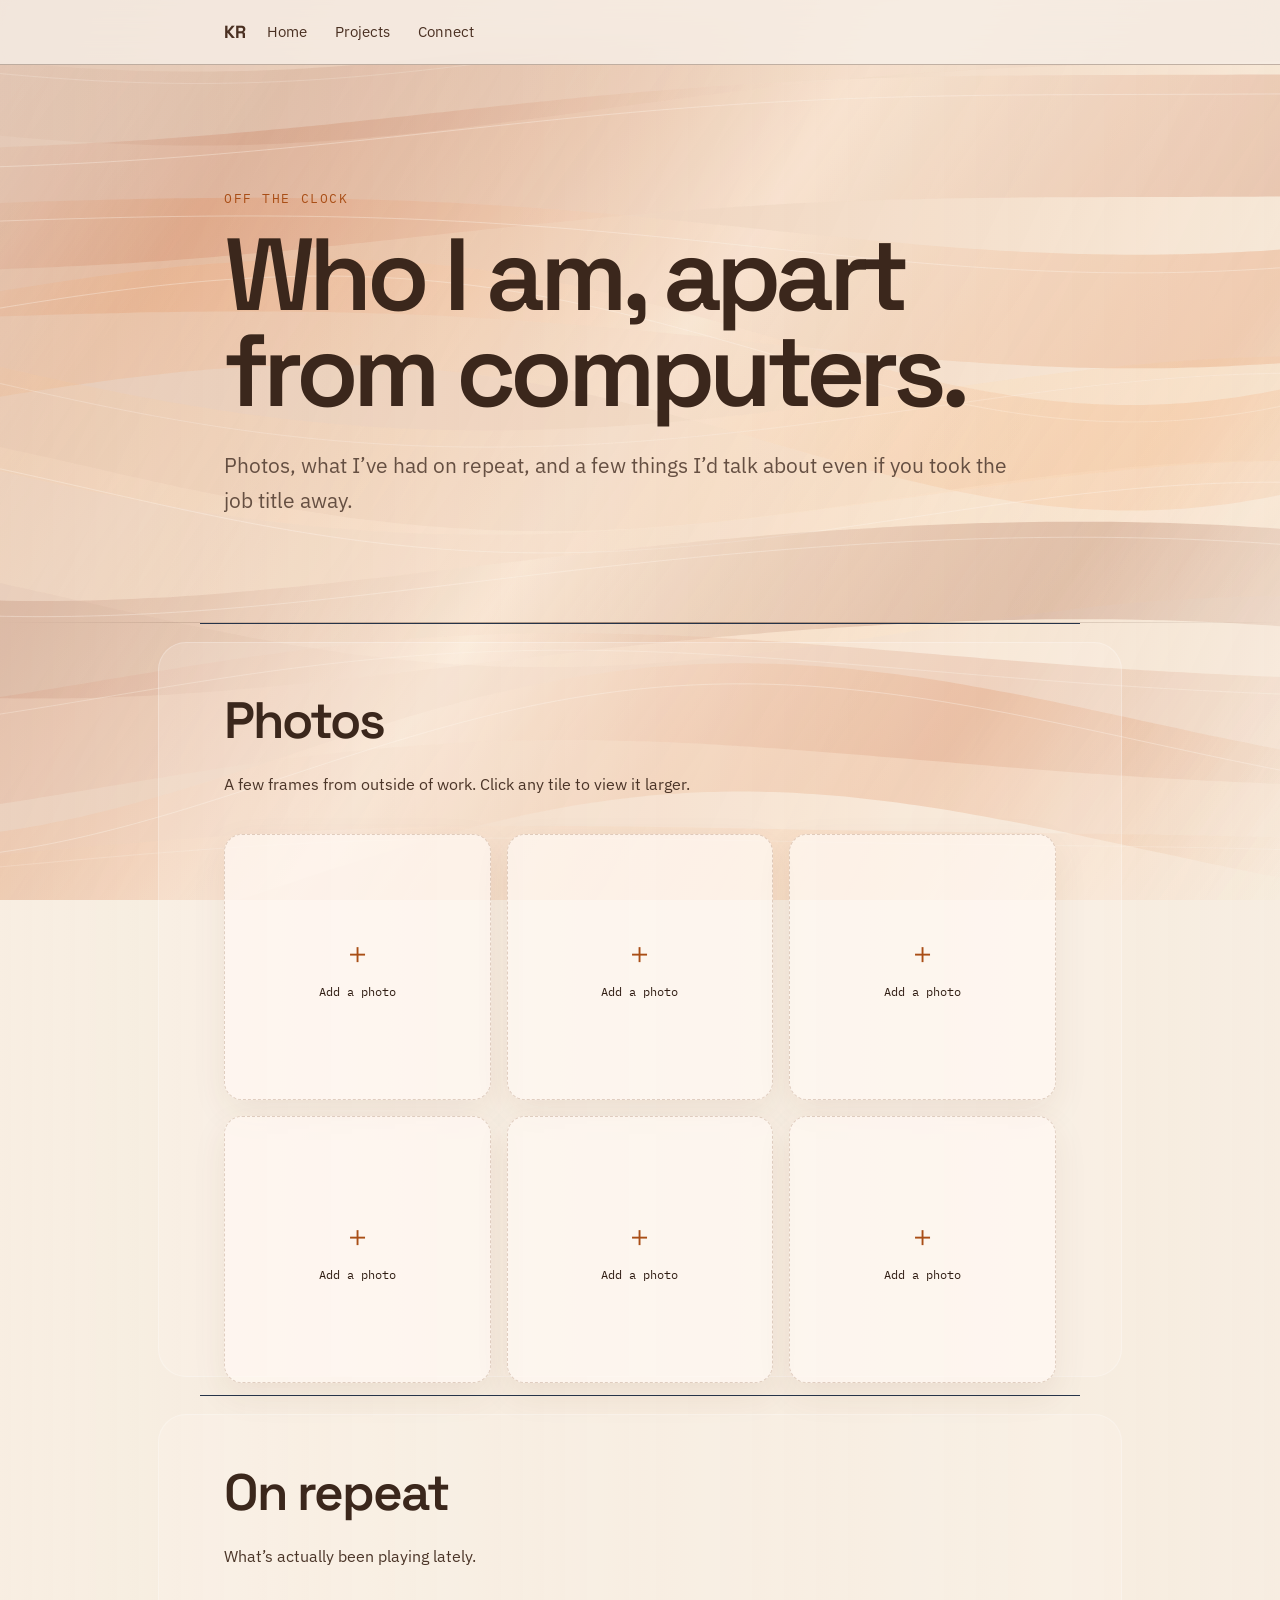
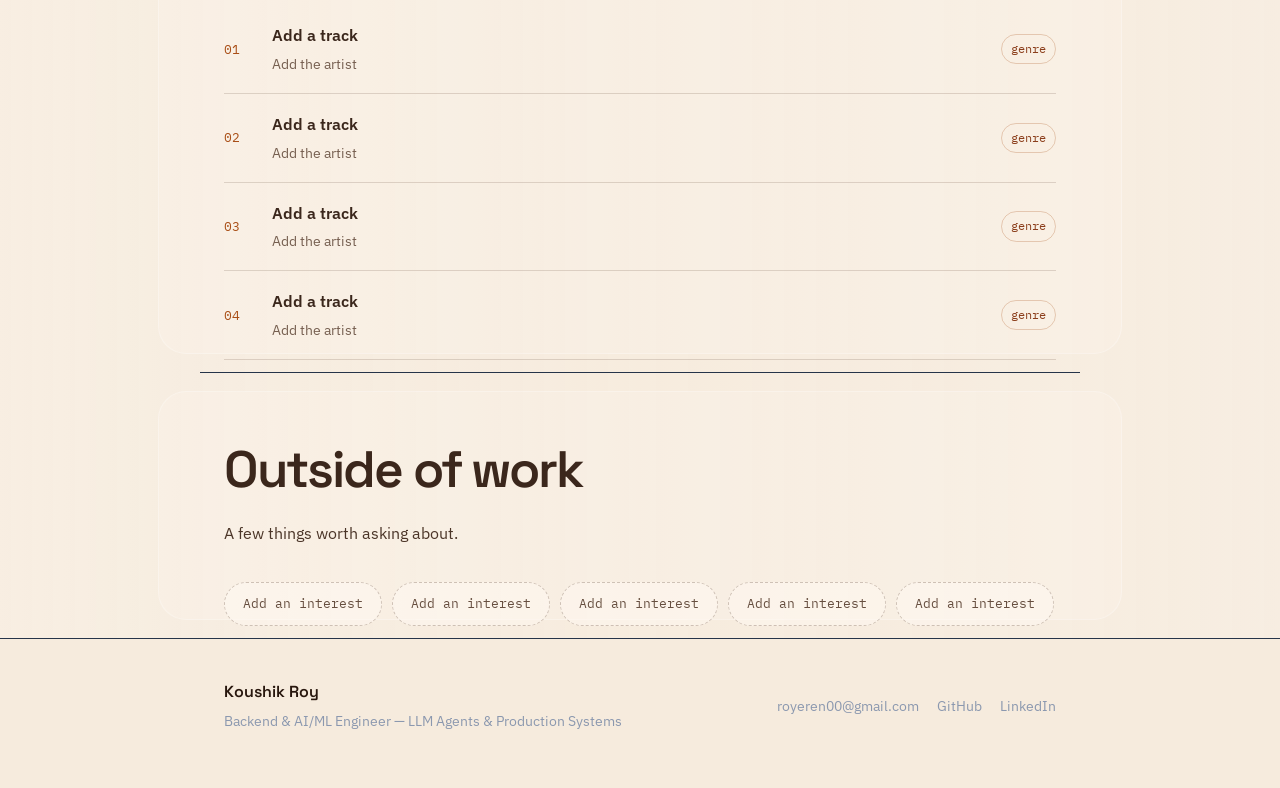
==== commit 29f0f752: "Update new" ====
--- a/beyond.html
+++ b/beyond.html
@@ -12,26 +12,64 @@
 <body class="secondary-page">
 <canvas id="site-silk-canvas" aria-hidden="true"></canvas>
 <a class="skip-link" href="#main">Skip to content</a>
+
 <header class="site-header secondary-header is-visible">
   <div class="wrap header-inner">
     <a class="wordmark" href="index.html">KR</a>
-    <nav class="site-nav" aria-label="Primary"><a href="index.html">Home</a><a href="projects.html">Projects</a><a href="connect.html">Connect</a></nav>
+    <nav class="site-nav" aria-label="Primary">
+      <a href="index.html">Home</a>
+      <a href="projects.html">Projects</a>
+      <a href="connect.html">Connect</a>
+    </nav>
   </div>
 </header>
+
 <main id="main">
-<section class="secondary-hero">
-  <div class="wrap">
-    <p class="page-kicker">Beyond the work</p>
-    <h1>Curiosity is part of the stack.</h1>
-    <p class="page-lede">The things outside engineering that shape how I learn, experiment and build.</p>
-  </div>
-</section>
-<section class="wrap beyond-grid">
-  <article class="beyond-card"><p class="page-kicker">Learning</p><h2>Deep technical rabbit holes</h2><p>Exploring systems, AI engineering patterns, distributed workloads and new ways to turn models into useful products.</p></article>
-  <article class="beyond-card"><p class="page-kicker">Building</p><h2>Ideas become prototypes</h2><p>Small experiments are where new tools, architectures and workflows get pressure-tested before becoming larger projects.</p></article>
-  <article class="beyond-card"><p class="page-kicker">Perspective</p><h2>Better systems need range</h2><p>Good engineering comes from balancing precision with curiosity and understanding the people who eventually use the system.</p></article>
-</section>
+  <section class="secondary-hero beyond-page-hero">
+    <div class="wrap">
+      <p class="page-kicker">Off the clock</p>
+      <h1>Who I am, apart from computers.</h1>
+      <p class="page-lede">Photos, what I’ve had on repeat, and a few things I’d talk about even if you took the job title away.</p>
+    </div>
+  </section>
+
+  <section id="photos" class="section wrap beyond-section">
+    <h2>Photos</h2>
+    <p class="section-lede">A few frames from outside of work. Click any tile to view it larger.</p>
+    <div class="photo-grid" id="photo-grid">
+      <button class="photo-tile" data-caption="Add a photo — replace this tile with an image."><span class="photo-tile-icon">＋</span><span class="photo-tile-label">Add a photo</span></button>
+      <button class="photo-tile" data-caption="Add a photo — replace this tile with an image."><span class="photo-tile-icon">＋</span><span class="photo-tile-label">Add a photo</span></button>
+      <button class="photo-tile" data-caption="Add a photo — replace this tile with an image."><span class="photo-tile-icon">＋</span><span class="photo-tile-label">Add a photo</span></button>
+      <button class="photo-tile" data-caption="Add a photo — replace this tile with an image."><span class="photo-tile-icon">＋</span><span class="photo-tile-label">Add a photo</span></button>
+      <button class="photo-tile" data-caption="Add a photo — replace this tile with an image."><span class="photo-tile-icon">＋</span><span class="photo-tile-label">Add a photo</span></button>
+      <button class="photo-tile" data-caption="Add a photo — replace this tile with an image."><span class="photo-tile-icon">＋</span><span class="photo-tile-label">Add a photo</span></button>
+    </div>
+  </section>
+
+  <section id="music" class="section wrap beyond-section">
+    <h2>On repeat</h2>
+    <p class="section-lede">What’s actually been playing lately.</p>
+    <ul class="music-list">
+      <li class="music-row"><span class="music-index">01</span><div class="music-meta"><span class="music-track">Add a track</span><span class="music-artist">Add the artist</span></div><span class="music-genre">genre</span></li>
+      <li class="music-row"><span class="music-index">02</span><div class="music-meta"><span class="music-track">Add a track</span><span class="music-artist">Add the artist</span></div><span class="music-genre">genre</span></li>
+      <li class="music-row"><span class="music-index">03</span><div class="music-meta"><span class="music-track">Add a track</span><span class="music-artist">Add the artist</span></div><span class="music-genre">genre</span></li>
+      <li class="music-row"><span class="music-index">04</span><div class="music-meta"><span class="music-track">Add a track</span><span class="music-artist">Add the artist</span></div><span class="music-genre">genre</span></li>
+    </ul>
+  </section>
+
+  <section id="interests" class="section wrap beyond-section">
+    <h2>Outside of work</h2>
+    <p class="section-lede">A few things worth asking about.</p>
+    <div class="interest-chips">
+      <span class="interest-chip">Add an interest</span>
+      <span class="interest-chip">Add an interest</span>
+      <span class="interest-chip">Add an interest</span>
+      <span class="interest-chip">Add an interest</span>
+      <span class="interest-chip">Add an interest</span>
+    </div>
+  </section>
 </main>
+
 <footer class="site-footer">
   <div class="wrap footer-inner">
     <div>
@@ -45,7 +83,13 @@
     </div>
   </div>
 </footer>
+
+<div class="photo-lightbox" id="photo-lightbox" hidden>
+  <button class="photo-lightbox-close" id="photo-lightbox-close" aria-label="Close">✕</button>
+  <div class="photo-lightbox-body" id="photo-lightbox-body"></div>
+</div>
+
 <script src="cloth.js"></script>
-
+<script src="beyond.js"></script>
 </body>
-</html>+</html>
--- a/style.css
+++ b/style.css
@@ -1822,3 +1822,524 @@
 .site-header[data-reveal-on-scroll] .site-nav{
   gap:28px;
 }
+
+
+/* ==========================================================
+   V9 — CONNECT SHOWCASE
+   ========================================================== */
+
+.connect-showcase{
+  display:grid;
+  gap:28px;
+  padding-bottom:110px;
+}
+
+.connect-feature{
+  display:block;
+  text-decoration:none;
+  color:inherit;
+  background:rgba(255,249,242,.68);
+  border:1px solid rgba(91,64,48,.22);
+  border-radius:24px;
+  padding:34px;
+  box-shadow:0 24px 90px rgba(91,64,48,.08);
+  backdrop-filter:blur(12px);
+}
+
+.connect-feature-heading{
+  display:flex;
+  justify-content:space-between;
+  align-items:flex-start;
+  gap:24px;
+  margin-bottom:26px;
+}
+
+.connect-feature-heading h2,
+.contact-feature h2{
+  margin:0;
+  color:#3B271C !important;
+  font-size:clamp(2rem,4vw,3.5rem);
+  letter-spacing:-.04em;
+}
+
+.connect-feature-heading p:not(.page-kicker){
+  max-width:58ch;
+  color:#674F40 !important;
+  line-height:1.6;
+}
+
+.text-link{
+  white-space:nowrap;
+  color:#A94E16 !important;
+  font-weight:600;
+}
+
+.github-repo-list{
+  display:grid;
+  border-top:1px solid rgba(91,64,48,.18);
+}
+
+.github-repo{
+  display:grid;
+  grid-template-columns:58px minmax(0,1fr) 30px;
+  gap:16px;
+  align-items:center;
+  padding:19px 4px;
+  text-decoration:none;
+  color:#3B271C;
+  border-bottom:1px solid rgba(91,64,48,.16);
+  transition:padding .28s ease,color .28s ease,background .28s ease;
+}
+
+.github-repo:hover{
+  padding-left:12px;
+  padding-right:12px;
+  color:#A94E16;
+  background:rgba(255,255,255,.28);
+}
+
+.repo-index{
+  color:#A94E16;
+  font-family:var(--font-mono);
+  font-size:.8rem;
+}
+
+.repo-main{
+  display:flex;
+  flex-direction:column;
+  gap:5px;
+}
+
+.repo-main strong{
+  font-size:1.08rem;
+}
+
+.repo-main small{
+  color:#765F50;
+  font-size:.9rem;
+}
+
+.linkedin-feature{
+  transition:transform .35s ease,border-color .35s ease;
+}
+
+.linkedin-feature:hover{
+  transform:translateY(-4px);
+  border-color:rgba(169,78,22,.55);
+}
+
+.linkedin-preview-frame{
+  position:relative;
+  overflow:hidden;
+  border-radius:16px;
+  border:1px solid rgba(91,64,48,.22);
+  background:#171a1f;
+}
+
+.linkedin-preview-frame img{
+  display:block;
+  width:100%;
+  height:auto;
+}
+
+.linkedin-preview-overlay{
+  position:absolute;
+  inset:0;
+  display:flex;
+  align-items:flex-end;
+  justify-content:flex-end;
+  padding:24px;
+  background:linear-gradient(180deg,transparent 55%,rgba(0,0,0,.55));
+  opacity:0;
+  transition:opacity .3s ease;
+}
+
+.linkedin-preview-overlay span{
+  color:#fff;
+  background:rgba(0,0,0,.52);
+  padding:12px 16px;
+  border-radius:999px;
+  font-weight:600;
+}
+
+.linkedin-feature:hover .linkedin-preview-overlay{
+  opacity:1;
+}
+
+.contact-feature h2{
+  margin-bottom:24px;
+}
+
+.direct-contact-grid{
+  display:grid;
+  grid-template-columns:repeat(2,minmax(0,1fr));
+  gap:16px;
+}
+
+.direct-contact-card{
+  display:grid;
+  grid-template-columns:44px minmax(0,1fr) 28px;
+  align-items:center;
+  gap:16px;
+  padding:24px;
+  text-decoration:none;
+  color:#3B271C;
+  background:rgba(255,255,255,.30);
+  border:1px solid rgba(91,64,48,.18);
+  border-radius:16px;
+  transition:transform .3s ease,border-color .3s ease;
+}
+
+.direct-contact-card:hover{
+  transform:translateY(-3px);
+  border-color:#A94E16;
+}
+
+.contact-icon{
+  color:#A94E16;
+  font-size:1.4rem;
+}
+
+.direct-contact-card h3{
+  margin:0 0 5px;
+  color:#3B271C;
+}
+
+.direct-contact-card p{
+  margin:0;
+  color:#674F40;
+}
+
+@media(max-width:760px){
+  .connect-feature{ padding:24px; border-radius:18px; }
+  .connect-feature-heading{ flex-direction:column; }
+  .direct-contact-grid{ grid-template-columns:1fr; }
+  .github-repo{ grid-template-columns:44px minmax(0,1fr) 24px; }
+}
+
+
+/* ==========================================================
+   V10 — RESTORED PROJECT DETAIL + ORIGINAL BEYOND CONTENT
+   ========================================================== */
+
+.projects-intro .page-lede,
+.beyond-page-hero .page-lede{
+  color:#654F42 !important;
+  max-width:62ch;
+}
+
+.project-full{
+  position:relative;
+  padding:76px 0;
+  border-top:1px solid rgba(91,64,48,.16);
+}
+
+.project-full--alt{
+  background:rgba(255,249,242,.34);
+}
+
+.project-full-grid{
+  display:grid;
+  grid-template-columns:minmax(0,1.08fr) minmax(320px,.92fr);
+  gap:56px;
+  align-items:center;
+}
+
+.project-full-grid--reverse{
+  direction:rtl;
+}
+
+.project-full-grid--reverse > *{
+  direction:ltr;
+}
+
+.project-full-copy h2{
+  color:#3B271C !important;
+  font-size:clamp(1.9rem,3.2vw,3.25rem);
+  line-height:1.08;
+  letter-spacing:-.035em;
+  margin:0 0 16px;
+}
+
+.project-full-tag{
+  display:inline-block;
+  margin-bottom:14px;
+  font-family:var(--font-mono);
+  font-size:.78rem;
+  letter-spacing:.04em;
+  color:#A94E16 !important;
+}
+
+.project-full-lede,
+.project-full-list{
+  color:#674F40 !important;
+}
+
+.project-full-lede{
+  max-width:60ch;
+  font-size:1.02rem;
+  line-height:1.65;
+  margin:0 0 20px;
+}
+
+.project-full-list{
+  margin:0 0 22px;
+  padding-left:20px;
+  line-height:1.62;
+}
+
+.project-full-list li{
+  margin-bottom:10px;
+}
+
+.project-full-list li::marker{
+  color:#A94E16;
+}
+
+.project-tags{
+  list-style:none;
+  display:flex;
+  flex-wrap:wrap;
+  gap:8px;
+  padding:0;
+  margin:0;
+}
+
+.project-tags li{
+  font-family:var(--font-mono);
+  font-size:.72rem;
+  color:#8B3E1B;
+  border:1px solid rgba(169,78,22,.28);
+  background:rgba(255,255,255,.30);
+  border-radius:999px;
+  padding:6px 10px;
+}
+
+.project-full-demo{
+  min-height:270px;
+  padding:18px;
+  border-radius:22px;
+  border:1px solid rgba(91,64,48,.22);
+  background:rgba(255,249,242,.70);
+  box-shadow:0 22px 70px rgba(91,64,48,.10);
+  overflow:hidden;
+  position:relative;
+}
+
+.project-full-demo svg{
+  width:100%;
+  height:100%;
+  min-height:230px;
+  display:block;
+}
+
+.projects-outro{
+  padding:72px 24px 96px;
+  text-align:center;
+  color:#674F40;
+}
+
+.projects-outro a{
+  color:#A94E16;
+}
+
+.beyond-section{
+  padding-top:56px;
+  padding-bottom:12px;
+}
+
+.beyond-section h2{
+  color:#3B271C !important;
+  font-size:clamp(2rem,4vw,3.5rem);
+  letter-spacing:-.04em;
+  margin-bottom:10px;
+}
+
+.section-lede{
+  color:#674F40 !important;
+}
+
+.photo-grid{
+  display:grid;
+  grid-template-columns:repeat(3,minmax(0,1fr));
+  gap:16px;
+  margin-top:26px;
+}
+
+.photo-tile{
+  aspect-ratio:1;
+  border-radius:18px;
+  border:1px dashed rgba(91,64,48,.30);
+  background:rgba(255,249,242,.52);
+  color:#765F50;
+  display:flex;
+  flex-direction:column;
+  align-items:center;
+  justify-content:center;
+  gap:10px;
+  cursor:pointer;
+  overflow:hidden;
+  padding:0;
+  transition:transform .28s ease,border-color .28s ease,background .28s ease;
+}
+
+.photo-tile:hover{
+  transform:translateY(-4px);
+  border-color:#A94E16;
+  background:rgba(255,249,242,.78);
+}
+
+.photo-tile img{
+  width:100%;
+  height:100%;
+  object-fit:cover;
+}
+
+.photo-tile-icon{
+  color:#A94E16;
+  font-size:1.8rem;
+  font-weight:300;
+}
+
+.photo-tile-label{
+  font-family:var(--font-mono);
+  font-size:.75rem;
+}
+
+.music-list{
+  list-style:none;
+  margin:26px 0 0;
+  padding:0;
+}
+
+.music-row{
+  display:flex;
+  align-items:center;
+  gap:18px;
+  padding:18px 0;
+  border-bottom:1px solid rgba(91,64,48,.18);
+}
+
+.music-index{
+  width:30px;
+  flex:none;
+  font-family:var(--font-mono);
+  color:#A94E16;
+  font-size:.82rem;
+}
+
+.music-meta{
+  display:flex;
+  flex:1;
+  flex-direction:column;
+  gap:3px;
+}
+
+.music-track{
+  color:#3B271C;
+  font-weight:600;
+}
+
+.music-artist{
+  color:#765F50;
+  font-size:.9rem;
+}
+
+.music-genre{
+  font-family:var(--font-mono);
+  font-size:.72rem;
+  color:#8B3E1B;
+  border:1px solid rgba(169,78,22,.25);
+  border-radius:999px;
+  padding:5px 9px;
+}
+
+.interest-chips{
+  display:flex;
+  flex-wrap:wrap;
+  gap:10px;
+  margin-top:24px;
+}
+
+.interest-chip{
+  font-family:var(--font-mono);
+  font-size:.84rem;
+  color:#674F40;
+  background:rgba(255,249,242,.48);
+  border:1px dashed rgba(91,64,48,.28);
+  border-radius:999px;
+  padding:10px 18px;
+}
+
+.photo-lightbox{
+  position:fixed;
+  inset:0;
+  z-index:90;
+  display:flex;
+  align-items:center;
+  justify-content:center;
+  padding:40px;
+  background:rgba(24,17,13,.78);
+  backdrop-filter:blur(12px);
+}
+
+.photo-lightbox[hidden]{
+  display:none;
+}
+
+.photo-lightbox-body img{
+  max-width:100%;
+  max-height:80vh;
+  border-radius:16px;
+}
+
+.photo-lightbox-placeholder{
+  color:#FFF9F2;
+  font-family:var(--font-mono);
+}
+
+.photo-lightbox-close{
+  position:absolute;
+  top:24px;
+  right:24px;
+  width:44px;
+  height:44px;
+  border-radius:50%;
+  border:1px solid rgba(255,249,242,.45);
+  background:rgba(0,0,0,.20);
+  color:#FFF9F2;
+  cursor:pointer;
+  font-size:1.1rem;
+}
+
+@media(max-width:860px){
+  .project-full-grid,
+  .project-full-grid--reverse{
+    grid-template-columns:1fr;
+    direction:ltr;
+    gap:28px;
+  }
+
+  .project-full{
+    padding:56px 0;
+  }
+
+  .photo-grid{
+    grid-template-columns:repeat(2,minmax(0,1fr));
+  }
+}
+
+@media(max-width:560px){
+  .photo-grid{
+    grid-template-columns:1fr 1fr;
+    gap:10px;
+  }
+
+  .music-row{
+    gap:10px;
+  }
+
+  .music-genre{
+    display:none;
+  }
+}
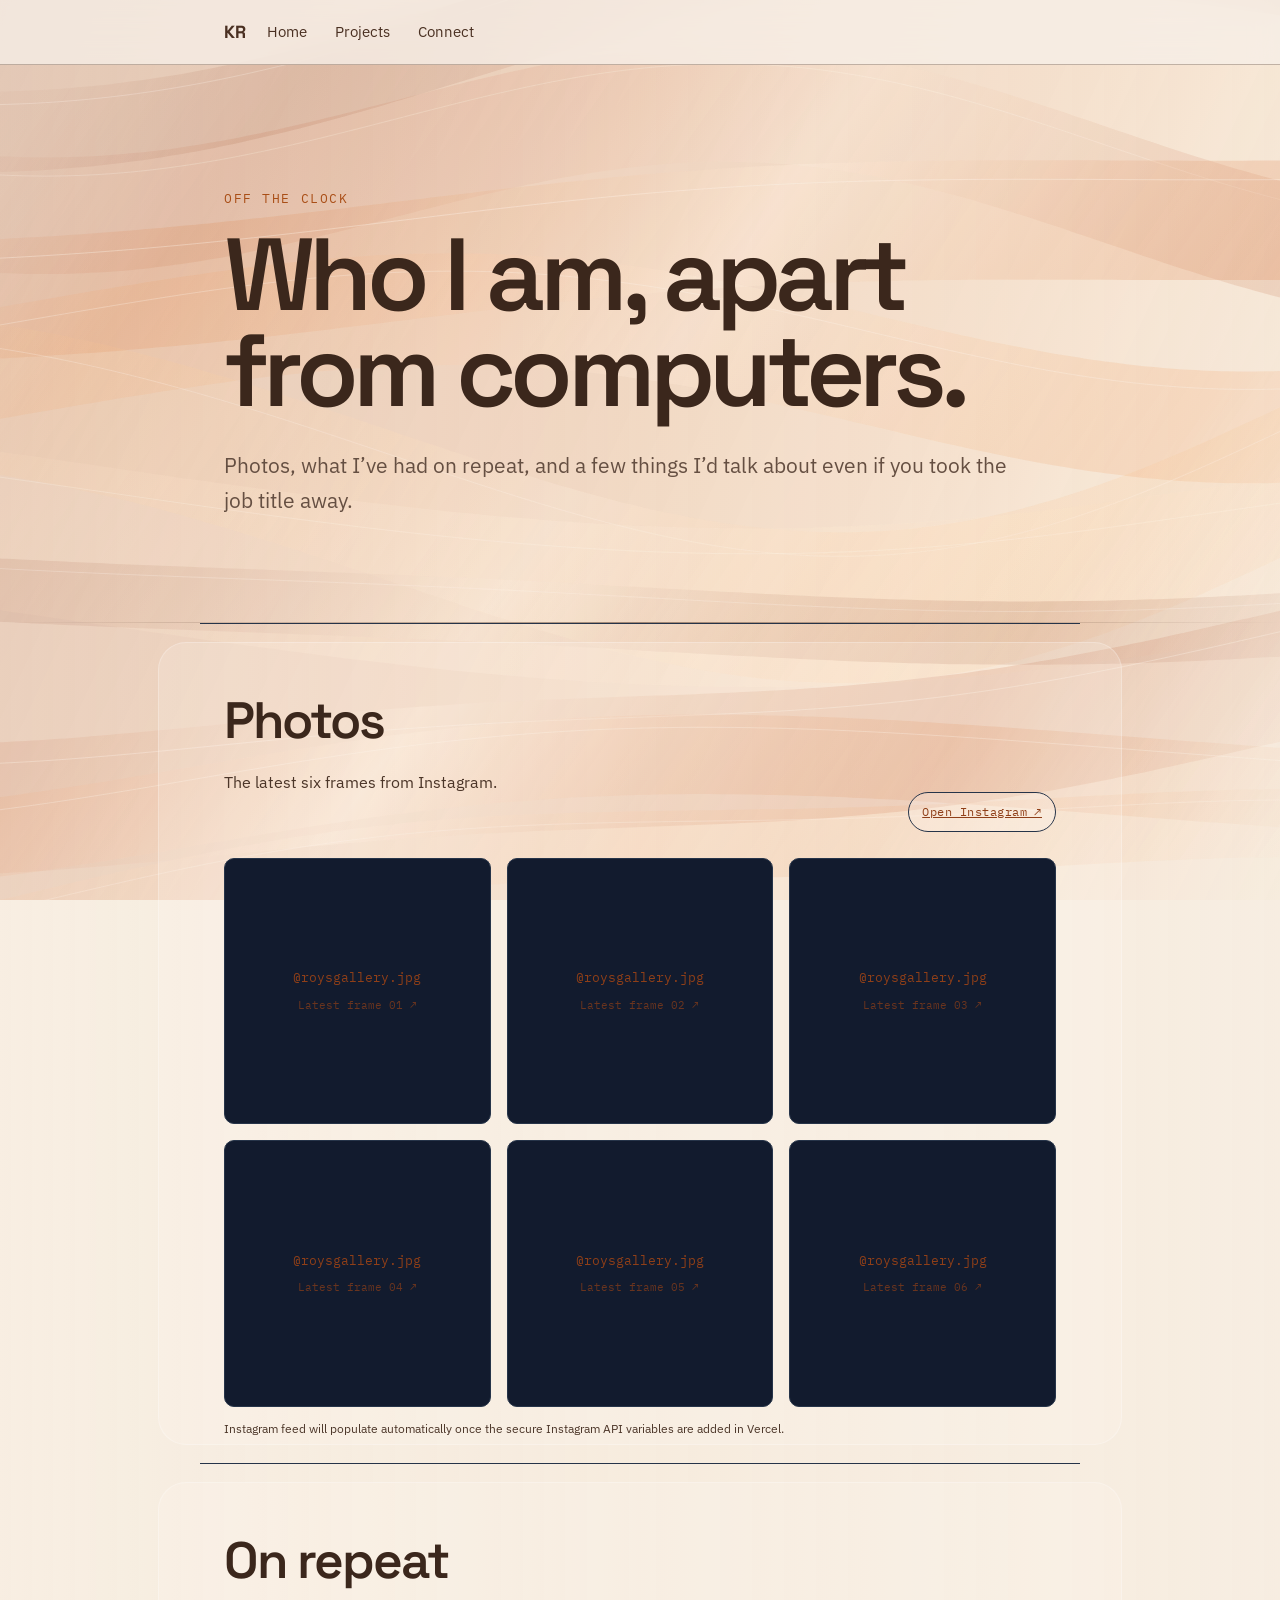
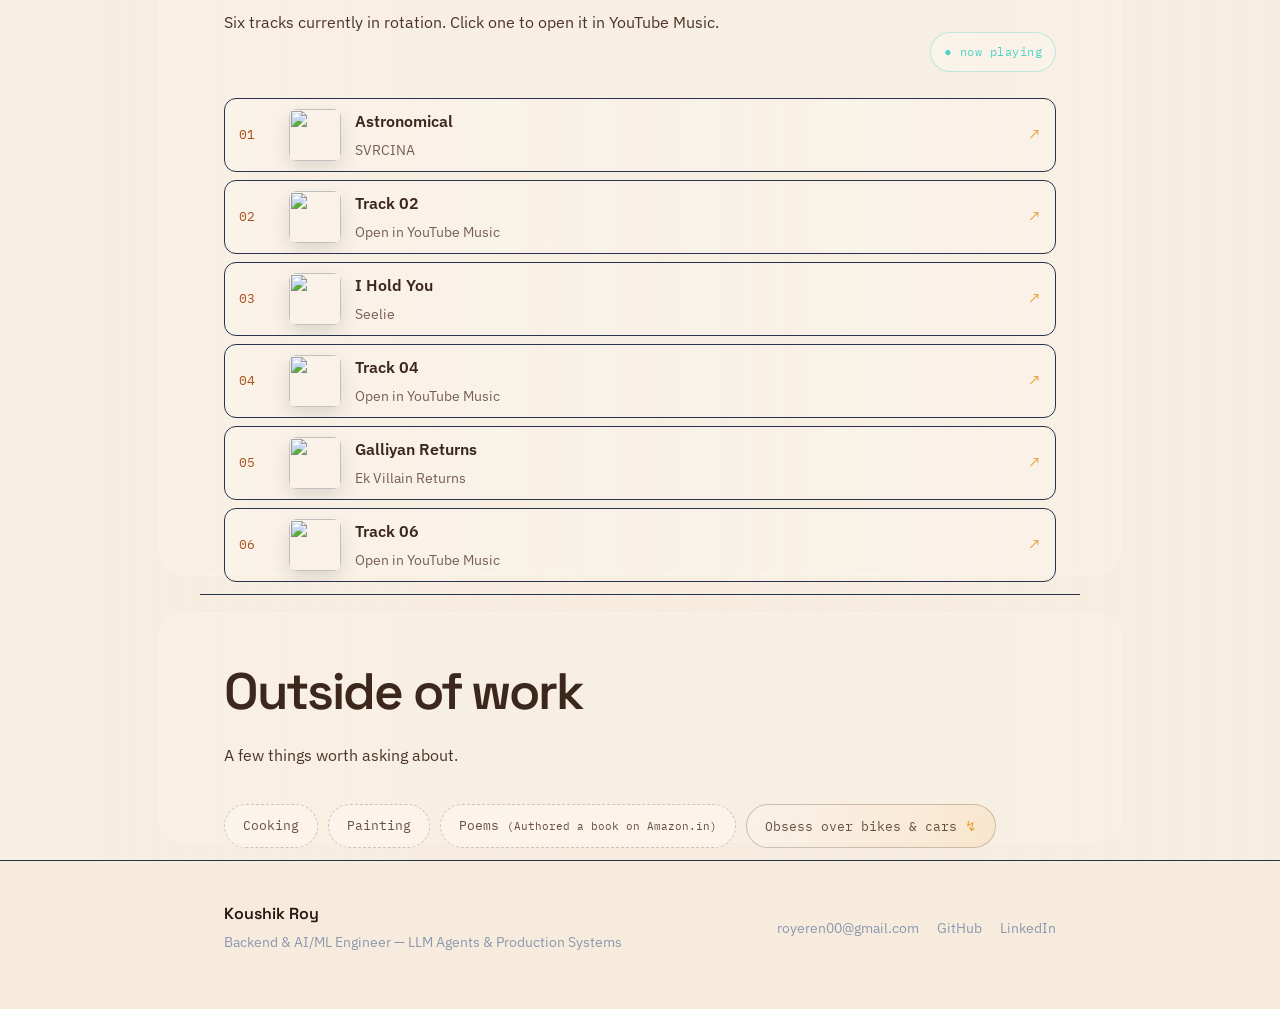
==== commit cafa15ef: "Update new" ====
--- a/beyond.html
+++ b/beyond.html
@@ -34,38 +34,83 @@
   </section>
 
   <section id="photos" class="section wrap beyond-section">
-    <h2>Photos</h2>
-    <p class="section-lede">A few frames from outside of work. Click any tile to view it larger.</p>
-    <div class="photo-grid" id="photo-grid">
-      <button class="photo-tile" data-caption="Add a photo — replace this tile with an image."><span class="photo-tile-icon">＋</span><span class="photo-tile-label">Add a photo</span></button>
-      <button class="photo-tile" data-caption="Add a photo — replace this tile with an image."><span class="photo-tile-icon">＋</span><span class="photo-tile-label">Add a photo</span></button>
-      <button class="photo-tile" data-caption="Add a photo — replace this tile with an image."><span class="photo-tile-icon">＋</span><span class="photo-tile-label">Add a photo</span></button>
-      <button class="photo-tile" data-caption="Add a photo — replace this tile with an image."><span class="photo-tile-icon">＋</span><span class="photo-tile-label">Add a photo</span></button>
-      <button class="photo-tile" data-caption="Add a photo — replace this tile with an image."><span class="photo-tile-icon">＋</span><span class="photo-tile-label">Add a photo</span></button>
-      <button class="photo-tile" data-caption="Add a photo — replace this tile with an image."><span class="photo-tile-icon">＋</span><span class="photo-tile-label">Add a photo</span></button>
+    <div class="beyond-section-head">
+      <div>
+        <h2>Photos</h2>
+        <p class="section-lede">The latest six frames from Instagram.</p>
+      </div>
+      <a class="section-outbound" href="https://www.instagram.com/roysgallery.jpg/" target="_blank" rel="noopener">Open Instagram ↗</a>
     </div>
+    <div class="photo-grid instagram-grid" id="photo-grid" aria-live="polite">
+      <a class="instagram-placeholder" href="https://www.instagram.com/roysgallery.jpg/" target="_blank" rel="noopener">Loading latest frame…</a>
+      <a class="instagram-placeholder" href="https://www.instagram.com/roysgallery.jpg/" target="_blank" rel="noopener">Loading latest frame…</a>
+      <a class="instagram-placeholder" href="https://www.instagram.com/roysgallery.jpg/" target="_blank" rel="noopener">Loading latest frame…</a>
+      <a class="instagram-placeholder" href="https://www.instagram.com/roysgallery.jpg/" target="_blank" rel="noopener">Loading latest frame…</a>
+      <a class="instagram-placeholder" href="https://www.instagram.com/roysgallery.jpg/" target="_blank" rel="noopener">Loading latest frame…</a>
+      <a class="instagram-placeholder" href="https://www.instagram.com/roysgallery.jpg/" target="_blank" rel="noopener">Loading latest frame…</a>
+    </div>
+    <p class="instagram-note" id="instagram-note">Tap any frame to continue to Instagram.</p>
   </section>
 
   <section id="music" class="section wrap beyond-section">
-    <h2>On repeat</h2>
-    <p class="section-lede">What’s actually been playing lately.</p>
-    <ul class="music-list">
-      <li class="music-row"><span class="music-index">01</span><div class="music-meta"><span class="music-track">Add a track</span><span class="music-artist">Add the artist</span></div><span class="music-genre">genre</span></li>
-      <li class="music-row"><span class="music-index">02</span><div class="music-meta"><span class="music-track">Add a track</span><span class="music-artist">Add the artist</span></div><span class="music-genre">genre</span></li>
-      <li class="music-row"><span class="music-index">03</span><div class="music-meta"><span class="music-track">Add a track</span><span class="music-artist">Add the artist</span></div><span class="music-genre">genre</span></li>
-      <li class="music-row"><span class="music-index">04</span><div class="music-meta"><span class="music-track">Add a track</span><span class="music-artist">Add the artist</span></div><span class="music-genre">genre</span></li>
-    </ul>
+    <div class="beyond-section-head">
+      <div>
+        <h2>On repeat</h2>
+        <p class="section-lede">Six tracks currently in rotation. Click one to open it in YouTube Music.</p>
+      </div>
+      <span class="music-live-indicator" aria-label="Music selection">● now playing</span>
+    </div>
+    <ol class="music-list music-list--rich" id="music-list">
+      <li class="music-row music-row--link" data-id="LEG-wqg3b2M" data-url="https://music.youtube.com/watch?v=LEG-wqg3b2M&si=imL23Uybu6i79SO4">
+        <a class="music-open" href="https://music.youtube.com/watch?v=LEG-wqg3b2M&si=imL23Uybu6i79SO4" target="_blank" rel="noopener">
+          <span class="music-index">01</span><img class="music-art" src="https://i.ytimg.com/vi/LEG-wqg3b2M/hqdefault.jpg" alt=""><span class="music-meta"><span class="music-track">Astronomical</span><span class="music-artist">SVRCINA</span></span><span class="music-open-mark">↗</span>
+        </a>
+      </li>
+      <li class="music-row music-row--link" data-id="Yxx-zTuw1xE" data-url="https://music.youtube.com/watch?v=Yxx-zTuw1xE&si=axh6H7B5x8h3mM-N">
+        <a class="music-open" href="https://music.youtube.com/watch?v=Yxx-zTuw1xE&si=axh6H7B5x8h3mM-N" target="_blank" rel="noopener">
+          <span class="music-index">02</span><img class="music-art" src="https://i.ytimg.com/vi/Yxx-zTuw1xE/hqdefault.jpg" alt=""><span class="music-meta"><span class="music-track">Track 02</span><span class="music-artist">Open in YouTube Music</span></span><span class="music-open-mark">↗</span>
+        </a>
+      </li>
+      <li class="music-row music-row--link" data-id="uNGmyQ8UbZ8" data-url="https://music.youtube.com/watch?v=uNGmyQ8UbZ8&si=UMlEt1nMQ3Fcy0cI">
+        <a class="music-open" href="https://music.youtube.com/watch?v=uNGmyQ8UbZ8&si=UMlEt1nMQ3Fcy0cI" target="_blank" rel="noopener">
+          <span class="music-index">03</span><img class="music-art" src="https://i.ytimg.com/vi/uNGmyQ8UbZ8/hqdefault.jpg" alt=""><span class="music-meta"><span class="music-track">I Hold You</span><span class="music-artist">Seelie</span></span><span class="music-open-mark">↗</span>
+        </a>
+      </li>
+      <li class="music-row music-row--link" data-id="t9mEIYV6TsA" data-url="https://music.youtube.com/watch?v=t9mEIYV6TsA&si=WX1sPJGfUH_0WEuL">
+        <a class="music-open" href="https://music.youtube.com/watch?v=t9mEIYV6TsA&si=WX1sPJGfUH_0WEuL" target="_blank" rel="noopener">
+          <span class="music-index">04</span><img class="music-art" src="https://i.ytimg.com/vi/t9mEIYV6TsA/hqdefault.jpg" alt=""><span class="music-meta"><span class="music-track">Track 04</span><span class="music-artist">Open in YouTube Music</span></span><span class="music-open-mark">↗</span>
+        </a>
+      </li>
+      <li class="music-row music-row--link" data-id="4-UUCyoH4Is" data-url="https://music.youtube.com/watch?v=4-UUCyoH4Is&si=llfX_ArqVHwx8EMJ">
+        <a class="music-open" href="https://music.youtube.com/watch?v=4-UUCyoH4Is&si=llfX_ArqVHwx8EMJ" target="_blank" rel="noopener">
+          <span class="music-index">05</span><img class="music-art" src="https://i.ytimg.com/vi/4-UUCyoH4Is/hqdefault.jpg" alt=""><span class="music-meta"><span class="music-track">Galliyan Returns</span><span class="music-artist">Ek Villain Returns</span></span><span class="music-open-mark">↗</span>
+        </a>
+      </li>
+      <li class="music-row music-row--link" data-id="viFM7hEbvOM" data-url="https://music.youtube.com/watch?v=viFM7hEbvOM&si=1kbiCjor9pR1ImZl">
+        <a class="music-open" href="https://music.youtube.com/watch?v=viFM7hEbvOM&si=1kbiCjor9pR1ImZl" target="_blank" rel="noopener">
+          <span class="music-index">06</span><img class="music-art" src="https://i.ytimg.com/vi/viFM7hEbvOM/hqdefault.jpg" alt=""><span class="music-meta"><span class="music-track">Track 06</span><span class="music-artist">Open in YouTube Music</span></span><span class="music-open-mark">↗</span>
+        </a>
+      </li>
+    </ol>
   </section>
 
   <section id="interests" class="section wrap beyond-section">
     <h2>Outside of work</h2>
     <p class="section-lede">A few things worth asking about.</p>
     <div class="interest-chips">
-      <span class="interest-chip">Add an interest</span>
-      <span class="interest-chip">Add an interest</span>
-      <span class="interest-chip">Add an interest</span>
-      <span class="interest-chip">Add an interest</span>
-      <span class="interest-chip">Add an interest</span>
+      <span class="interest-chip">Cooking</span>
+      <span class="interest-chip">Painting</span>
+      <span class="interest-chip">Poems <small>(Authored a book on Amazon.in)</small></span>
+      <button class="interest-chip interest-chip--easter" id="hyperbike-trigger" type="button" aria-expanded="false">
+        <span class="easter-label">Obsess over bikes &amp; cars</span><span class="easter-arrow">↯</span>
+      </button>
+    </div>
+    <div class="hyperbike-stage" id="hyperbike-stage" hidden aria-live="polite">
+      <div class="hyperbike-glow"></div>
+      <div class="tach"><span class="tach-label">HYPERBIKE MODE</span><div class="tach-bar"><i></i></div><span class="tach-rpm">0 RPM</span></div>
+      <div class="gear-display"><span class="gear-caption">GEAR</span><strong id="gear-value">N</strong></div>
+      <div class="engine-status" id="engine-status">IGNITION ARMED</div>
+      <button class="engine-stop" id="engine-stop" type="button">Kill switch</button>
     </div>
   </section>
 </main>
--- a/style.css
+++ b/style.css
@@ -2343,3 +2343,85 @@
     display:none;
   }
 }
+
+
+/* ---------- Beyond: live social + music ---------- */
+.beyond-section-head{display:flex;align-items:flex-end;justify-content:space-between;gap:24px;margin-bottom:16px}
+.beyond-section-head h2{margin-bottom:8px}
+.section-outbound,.music-live-indicator{
+  font-family:var(--font-mono);font-size:.76rem;letter-spacing:.04em;
+  color:var(--text-muted);border:1px solid var(--border);border-radius:999px;padding:9px 13px;
+  white-space:nowrap;background:rgba(255,255,255,.22)
+}
+.section-outbound:hover{color:var(--amber);border-color:var(--amber)}
+.music-live-indicator{color:var(--teal);border-color:color-mix(in srgb,var(--teal) 35%,transparent)}
+.music-live-indicator::first-letter{color:var(--teal)}
+.instagram-grid{min-height:0}
+.instagram-placeholder{
+  aspect-ratio:1;border-radius:10px;border:1px solid var(--border);background:var(--surface);
+  color:var(--text-muted);display:flex;flex-direction:column;align-items:center;justify-content:center;
+  gap:8px;text-decoration:none;font-family:var(--font-mono);font-size:.8rem;overflow:hidden;
+  position:relative;animation:instagramPulse 1.8s ease-in-out infinite alternate
+}
+.instagram-placeholder small{font-size:.66rem;opacity:.7}
+@keyframes instagramPulse{to{transform:translateY(-2px);filter:brightness(1.04)}}
+.instagram-tile{position:relative;display:block;border:1px solid var(--border);border-radius:10px;overflow:hidden}
+.instagram-tile img{width:100%;height:100%;object-fit:cover;display:block;transition:transform .45s ease,filter .45s ease}
+.instagram-tile:hover img{transform:scale(1.045);filter:saturate(1.08)}
+.instagram-overlay{position:absolute;inset:auto 10px 10px auto;padding:6px 9px;border-radius:999px;background:rgba(18,14,10,.72);backdrop-filter:blur(8px);color:#fff;font:500 .68rem var(--font-mono);opacity:0;transform:translateY(5px);transition:.2s ease}
+.instagram-tile:hover .instagram-overlay{opacity:1;transform:none}
+.instagram-note{font-size:.78rem;color:var(--text-muted);margin-top:12px}
+.lightbox-outbound{display:block;margin-top:14px;text-align:center;color:var(--amber);font-family:var(--font-mono);font-size:.8rem}
+
+.music-list--rich{display:flex;flex-direction:column;gap:8px}
+.music-row--link{padding:0;border:1px solid var(--border);border-radius:12px;background:rgba(255,255,255,.16);overflow:hidden;transition:transform .2s ease,border-color .2s ease,background .2s ease}
+.music-row--link:hover{transform:translateX(5px);border-color:var(--amber);background:rgba(255,255,255,.32)}
+.music-open{display:grid;grid-template-columns:36px 52px 1fr 28px;align-items:center;gap:14px;padding:10px 14px;text-decoration:none;color:inherit;width:100%}
+.music-art{width:52px;height:52px;object-fit:cover;border-radius:8px;box-shadow:0 8px 20px rgba(0,0,0,.12)}
+.music-open-mark{font-size:1rem;color:var(--amber);justify-self:end}
+
+.interest-chip--easter{
+  appearance:none;cursor:pointer;position:relative;overflow:hidden;border-style:solid;
+  background:linear-gradient(110deg,rgba(255,255,255,.22),rgba(255,173,76,.14));
+  transition:transform .25s ease,box-shadow .25s ease
+}
+.interest-chip--easter:hover{transform:translateY(-2px);box-shadow:0 10px 30px rgba(164,63,9,.18)}
+.easter-arrow{margin-left:8px;color:var(--amber);font-size:1.05em}
+.interest-chip--easter.is-active{
+  color:#fff;border-color:transparent;background:linear-gradient(120deg,#ff3cac,#784ba0,#2b86c5,#ffb347);
+  background-size:300% 300%;animation:psychedelicShift 1.4s linear infinite,psychedelicJitter .13s steps(2,end) infinite
+}
+@keyframes psychedelicShift{0%{background-position:0% 50%}100%{background-position:100% 50%}}
+@keyframes psychedelicJitter{50%{transform:translate(1px,-1px) skewX(-1deg)}}
+
+.hyperbike-stage{
+  --rpm:0;position:relative;margin-top:24px;min-height:240px;border:1px solid var(--border);border-radius:18px;
+  overflow:hidden;background:radial-gradient(circle at 50% 100%,rgba(255,86,0,.18),transparent 42%),rgba(20,18,15,.72);
+  display:grid;place-items:center;isolation:isolate
+}
+.hyperbike-stage[hidden]{display:none}
+.hyperbike-stage::before{
+  content:"";position:absolute;inset:-60%;z-index:-1;
+  background:conic-gradient(from 0deg,rgba(255,0,180,.35),rgba(0,255,220,.26),rgba(255,166,0,.35),rgba(85,0,255,.32),rgba(255,0,180,.35));
+  filter:blur(36px);opacity:.18;animation:spinWarp 10s linear infinite
+}
+.hyperbike-stage.is-running::before{opacity:.9;animation-duration:1.1s}
+@keyframes spinWarp{to{transform:rotate(360deg)}}
+.hyperbike-glow{position:absolute;width:calc(100px + var(--rpm)*540px);height:calc(100px + var(--rpm)*540px);border-radius:50%;background:radial-gradient(circle,rgba(255,206,128,.35),rgba(255,56,0,.08) 35%,transparent 68%);filter:blur(4px);transition:width .25s linear,height .25s linear}
+.tach{position:relative;width:min(68%,580px);display:flex;flex-direction:column;gap:12px;text-align:center}
+.tach-label,.gear-caption,.engine-status{font-family:var(--font-mono);letter-spacing:.14em;font-size:.7rem;color:rgba(255,255,255,.7)}
+.tach-bar{height:12px;border-radius:999px;background:rgba(255,255,255,.12);border:1px solid rgba(255,255,255,.15);overflow:hidden}
+.tach-bar i{display:block;height:100%;width:calc(8% + var(--rpm)*92%);background:linear-gradient(90deg,#55ffbf,#ffe45e,#ff8b45,#ff3158);box-shadow:0 0 20px rgba(255,100,40,.75);transition:width .2s linear}
+.tach-rpm{font-family:var(--font-mono);font-size:1.35rem;color:#fff;text-shadow:0 0 20px rgba(255,120,40,.5)}
+.gear-display{position:absolute;right:8%;top:50%;transform:translateY(-50%);text-align:center}
+.gear-display strong{display:block;font:700 clamp(3.5rem,9vw,7rem)/.8 var(--font-mono);color:#fff;text-shadow:0 0 26px rgba(255,255,255,.28)}
+.engine-status{position:absolute;bottom:26px;left:50%;transform:translateX(-50%);white-space:nowrap}
+.engine-stop{position:absolute;top:16px;right:16px;border:1px solid rgba(255,255,255,.3);background:rgba(15,12,10,.35);color:#fff;border-radius:999px;padding:8px 12px;cursor:pointer;font:500 .72rem var(--font-mono)}
+.engine-stop:hover{border-color:#ff5b5b;color:#ffb0b0}
+@media(max-width:700px){
+  .beyond-section-head{align-items:flex-start;flex-direction:column}
+  .music-open{grid-template-columns:28px 48px 1fr 20px;gap:10px}
+  .music-art{width:48px;height:48px}
+  .gear-display{right:6%;top:57%}
+  .tach{width:74%;margin-right:15%}
+}
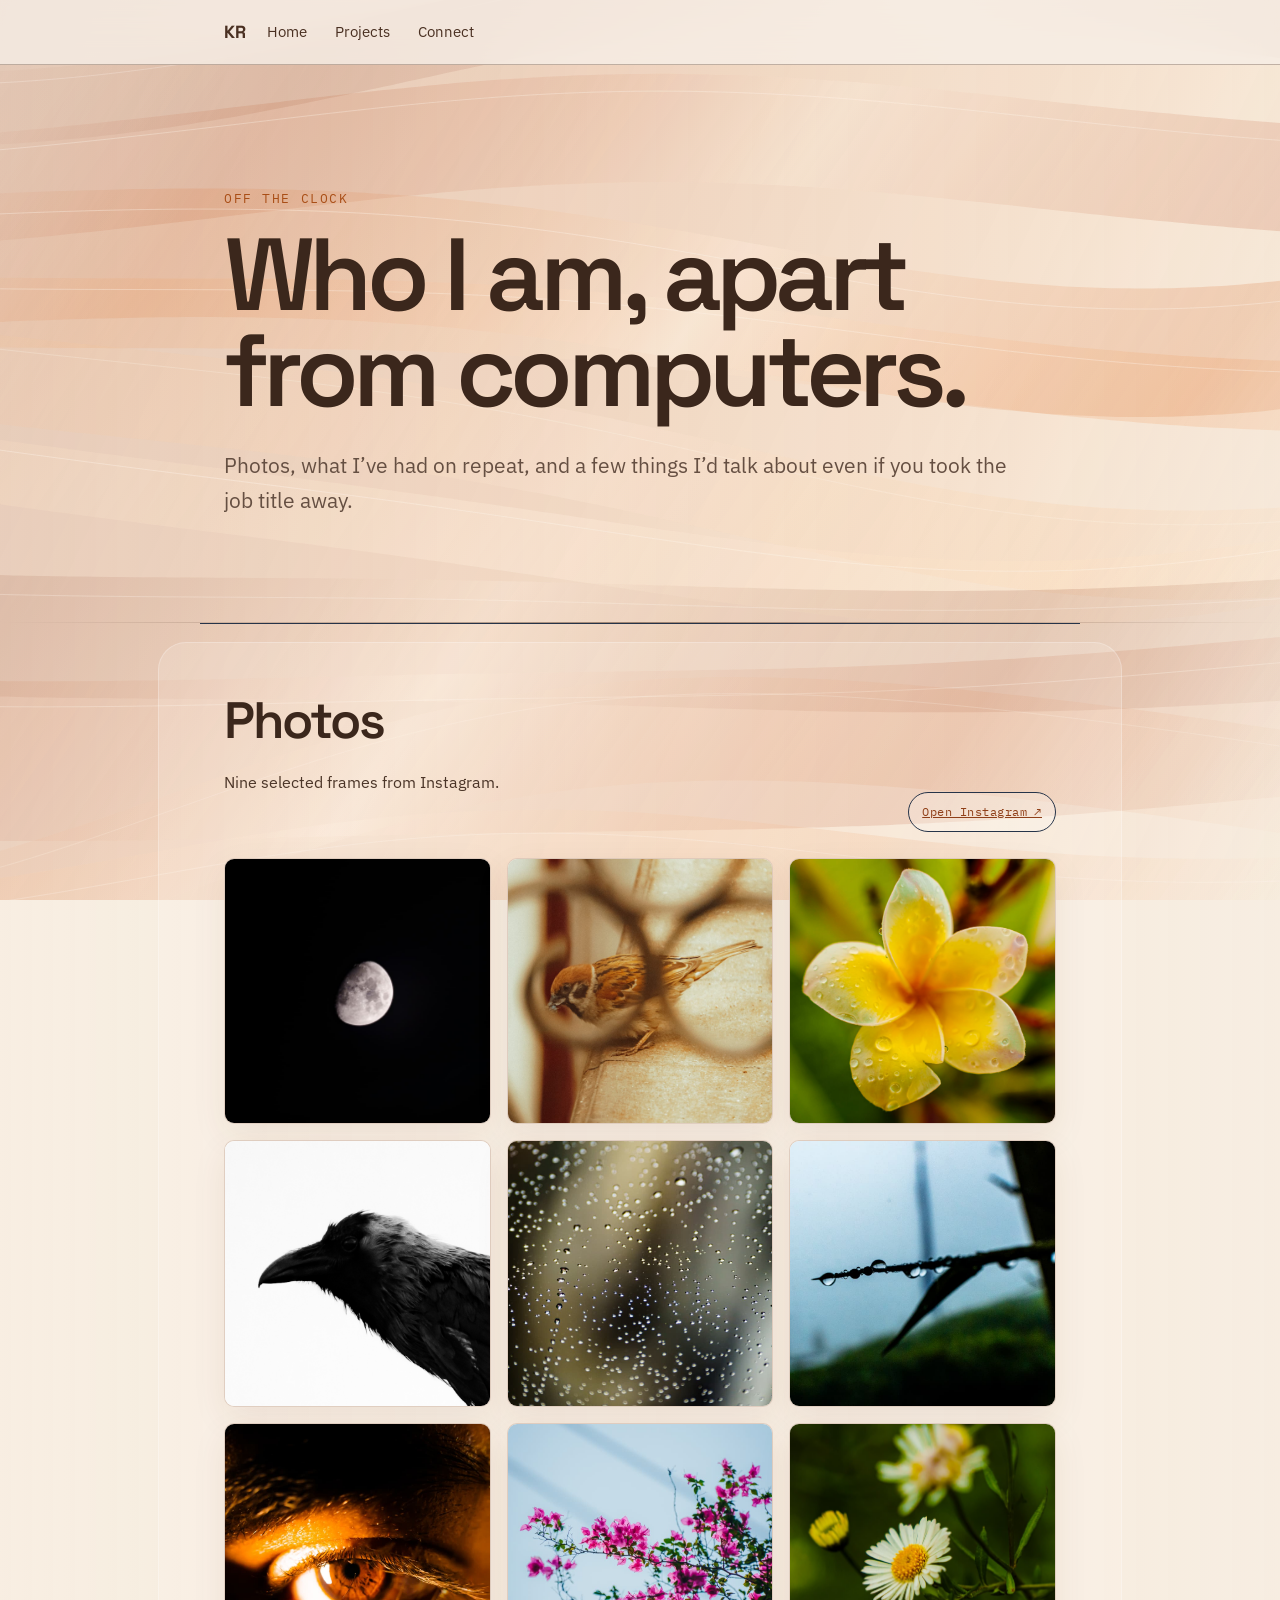
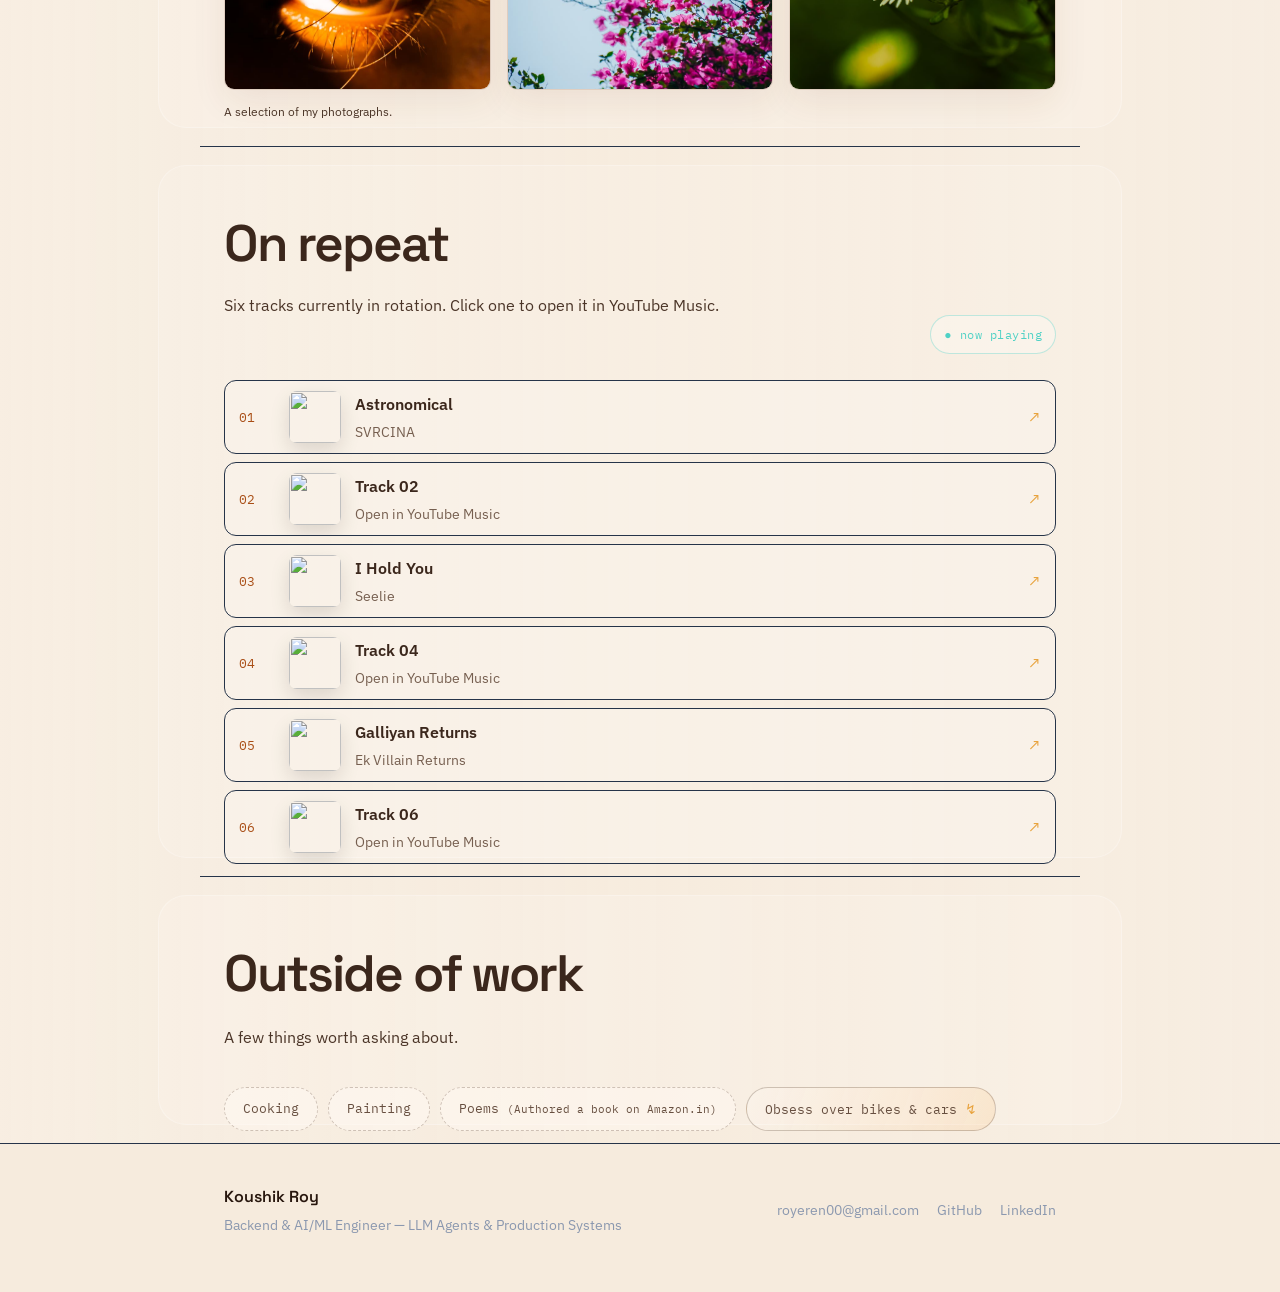
==== commit 5d73d82f: "Add 9 gallery photos" ====
--- a/beyond.html
+++ b/beyond.html
@@ -37,19 +37,49 @@
     <div class="beyond-section-head">
       <div>
         <h2>Photos</h2>
-        <p class="section-lede">The latest six frames from Instagram.</p>
+        <p class="section-lede">Nine selected frames from Instagram.</p>
       </div>
       <a class="section-outbound" href="https://www.instagram.com/roysgallery.jpg/" target="_blank" rel="noopener">Open Instagram ↗</a>
     </div>
     <div class="photo-grid instagram-grid" id="photo-grid" aria-live="polite">
-      <a class="instagram-placeholder" href="https://www.instagram.com/roysgallery.jpg/" target="_blank" rel="noopener">Loading latest frame…</a>
-      <a class="instagram-placeholder" href="https://www.instagram.com/roysgallery.jpg/" target="_blank" rel="noopener">Loading latest frame…</a>
-      <a class="instagram-placeholder" href="https://www.instagram.com/roysgallery.jpg/" target="_blank" rel="noopener">Loading latest frame…</a>
-      <a class="instagram-placeholder" href="https://www.instagram.com/roysgallery.jpg/" target="_blank" rel="noopener">Loading latest frame…</a>
-      <a class="instagram-placeholder" href="https://www.instagram.com/roysgallery.jpg/" target="_blank" rel="noopener">Loading latest frame…</a>
-      <a class="instagram-placeholder" href="https://www.instagram.com/roysgallery.jpg/" target="_blank" rel="noopener">Loading latest frame…</a>
+      <button class="photo-tile instagram-tile" type="button" aria-label="Open moon photo">
+        <img src="images/moon.jpg" alt="Moon against a dark night sky">
+        <span class="instagram-overlay">View ↗</span>
+      </button>
+      <button class="photo-tile instagram-tile" type="button" aria-label="Open sparrow photo">
+        <img src="images/sparrow.jpg" alt="Sparrow photographed through a soft foreground">
+        <span class="instagram-overlay">View ↗</span>
+      </button>
+      <button class="photo-tile instagram-tile" type="button" aria-label="Open yellow flower photo">
+        <img src="images/yellow-flower.jpg" alt="Yellow flower with water droplets">
+        <span class="instagram-overlay">View ↗</span>
+      </button>
+      <button class="photo-tile instagram-tile" type="button" aria-label="Open raven photo">
+        <img src="images/raven.jpg" alt="Close-up portrait of a raven">
+        <span class="instagram-overlay">View ↗</span>
+      </button>
+      <button class="photo-tile instagram-tile" type="button" aria-label="Open raindrops photo">
+        <img src="images/raindrops.jpg" alt="Raindrops on glass">
+        <span class="instagram-overlay">View ↗</span>
+      </button>
+      <button class="photo-tile instagram-tile" type="button" aria-label="Open bird in rain photo">
+        <img src="images/bird-rain.jpg" alt="Bird silhouette with water droplets">
+        <span class="instagram-overlay">View ↗</span>
+      </button>
+      <button class="photo-tile instagram-tile" type="button" aria-label="Open eye photo">
+        <img src="images/eye.jpg" alt="Close-up photograph of an eye in warm light">
+        <span class="instagram-overlay">View ↗</span>
+      </button>
+      <button class="photo-tile instagram-tile" type="button" aria-label="Open bougainvillea photo">
+        <img src="images/bougainvillea.jpg" alt="Pink bougainvillea against a pale sky">
+        <span class="instagram-overlay">View ↗</span>
+      </button>
+      <button class="photo-tile instagram-tile" type="button" aria-label="Open daisy photo">
+        <img src="images/daisy.jpg" alt="White daisy with a yellow center against green foliage">
+        <span class="instagram-overlay">View ↗</span>
+      </button>
     </div>
-    <p class="instagram-note" id="instagram-note">Tap any frame to continue to Instagram.</p>
+    <p class="instagram-note" id="instagram-note">A selection of my photographs.</p>
   </section>
 
   <section id="music" class="section wrap beyond-section">
